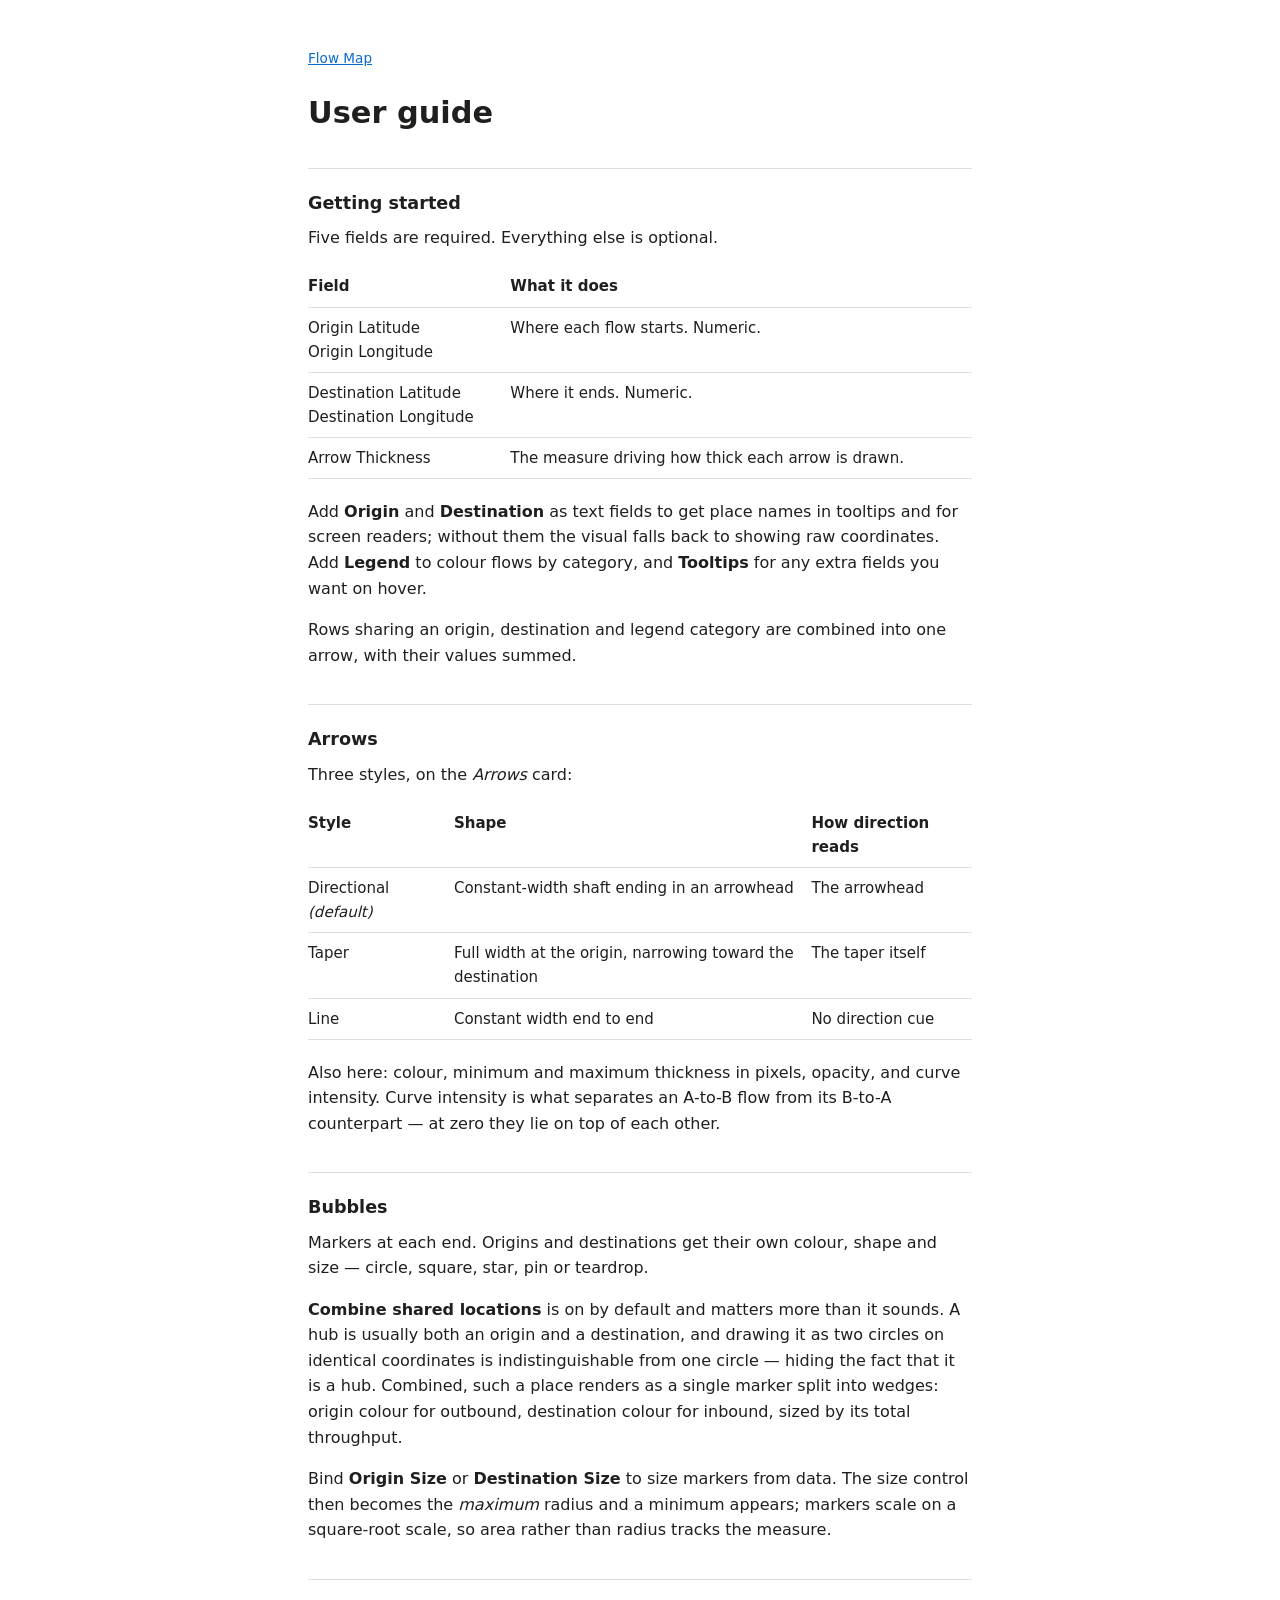
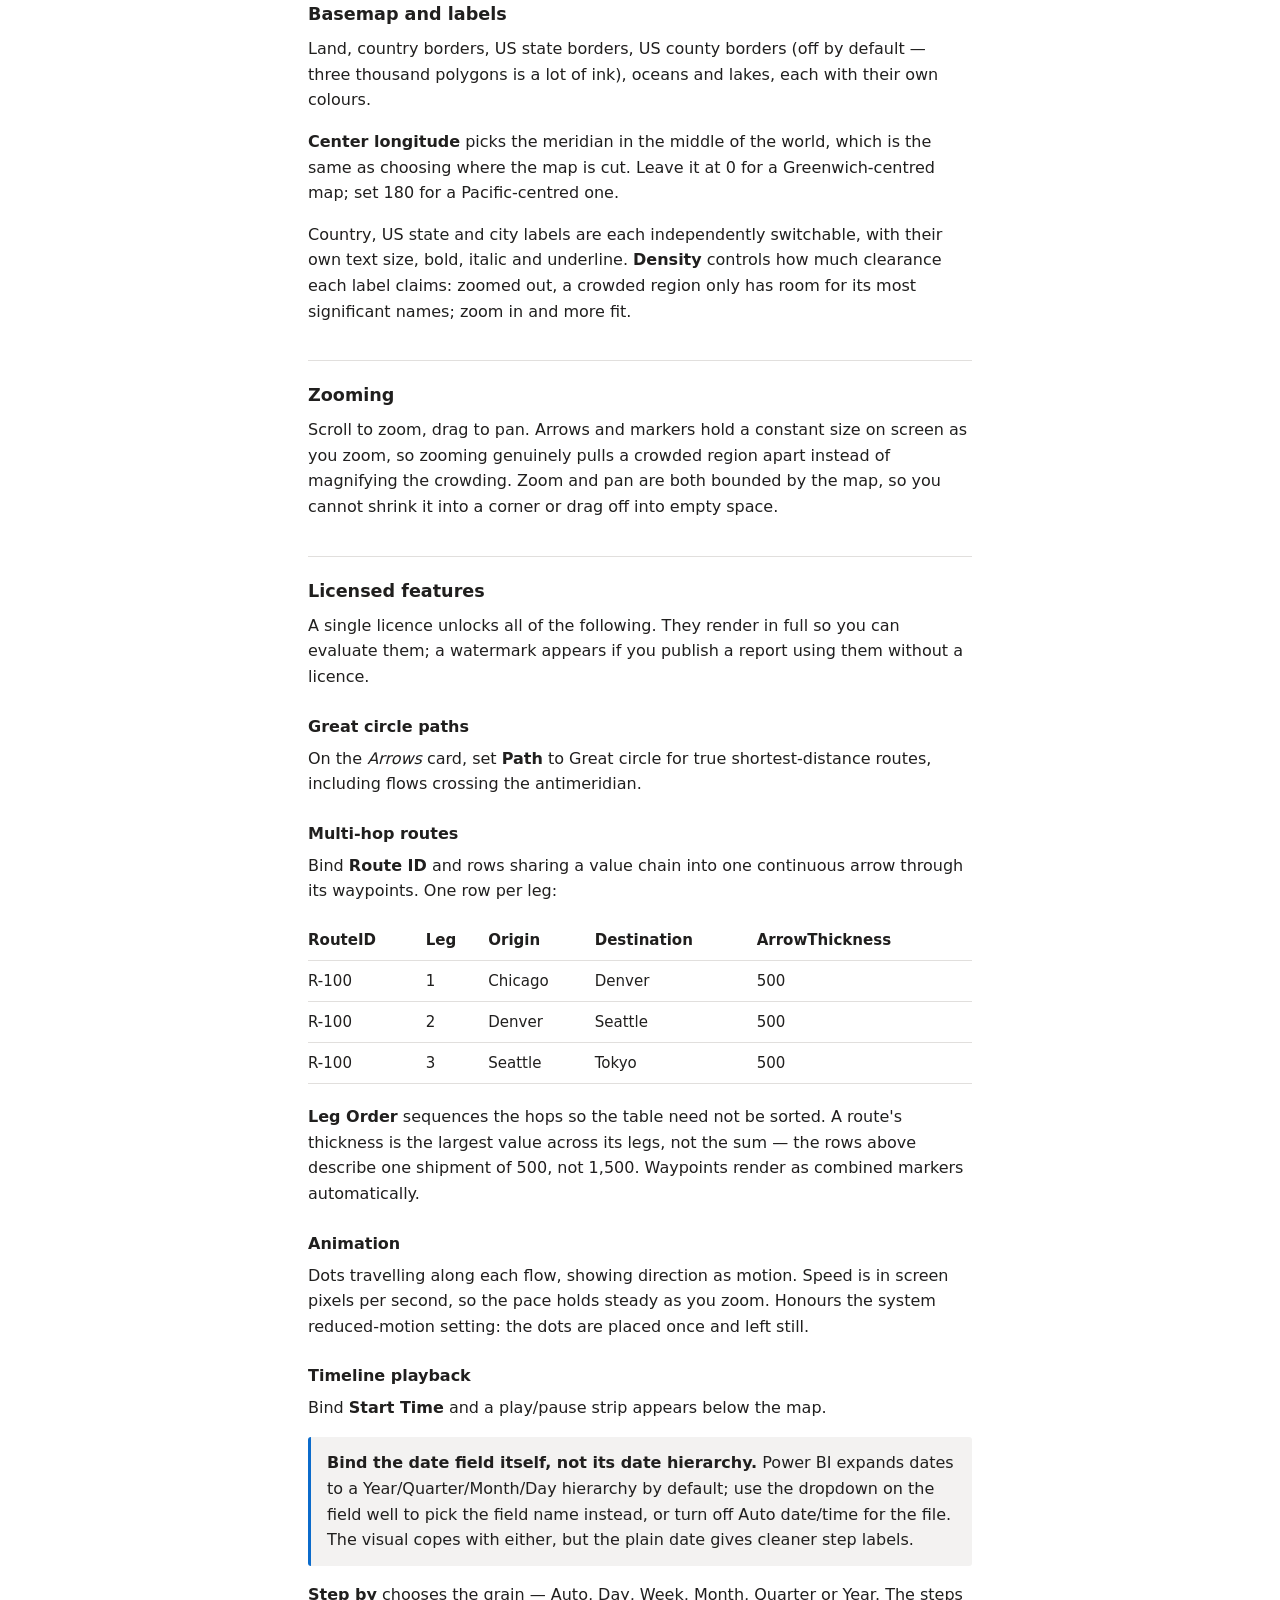
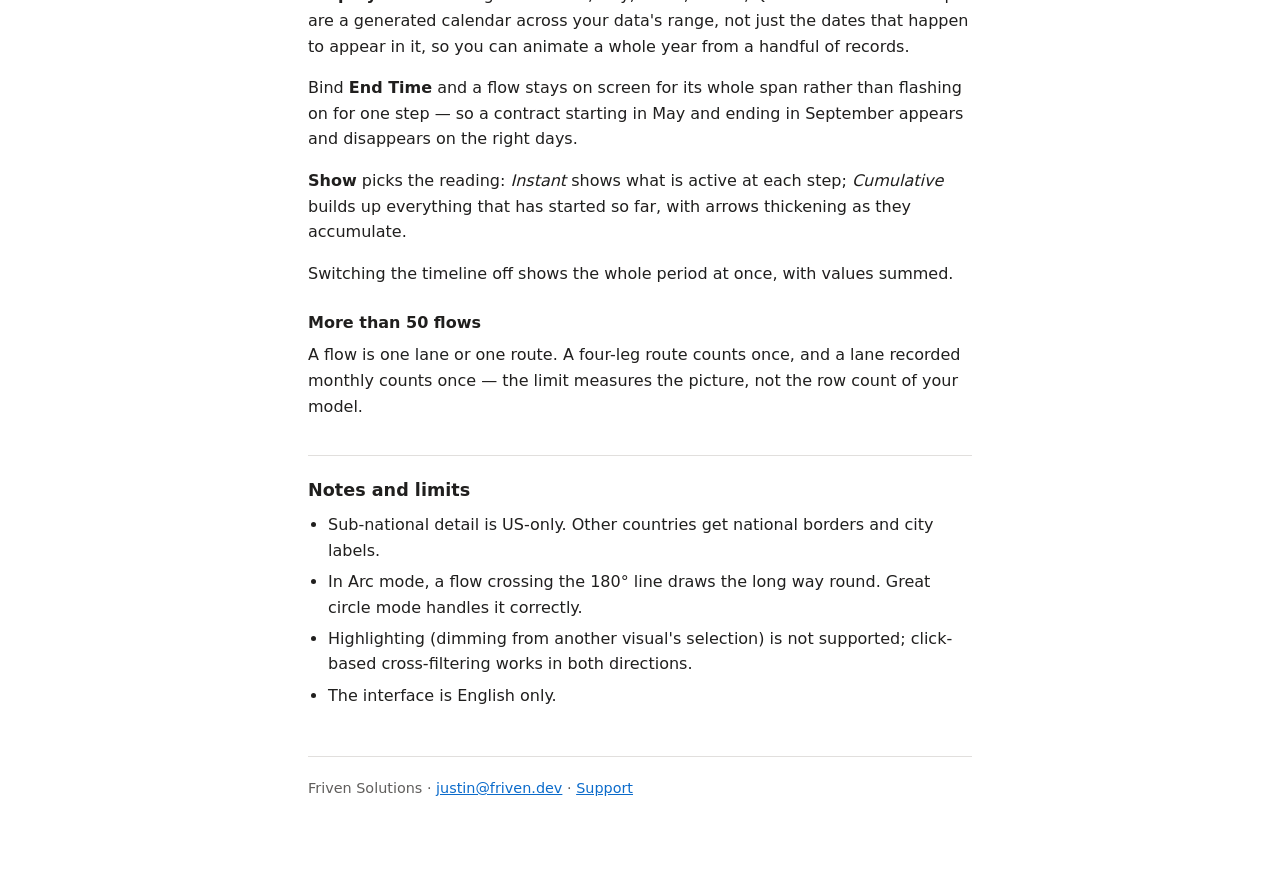
==== guide.html @ 3f6c5f4e "Route support to support@friven.dev A support page rather than a bare mailto:, because Microsoft's p" ====
<!DOCTYPE html>
<html lang="en">
<head>
<meta charset="utf-8">
<meta name="viewport" content="width=device-width, initial-scale=1">
<title>User guide — Flow Map</title>
<link rel="stylesheet" href="style.css">
</head>
<body>
<main>
  <p class="crumb"><a href="./">Flow Map</a></p>
  <h1>User guide</h1>

  <h2>Getting started</h2>
  <p>Five fields are required. Everything else is optional.</p>
  <table>
    <tr><th>Field</th><th>What it does</th></tr>
    <tr><td>Origin Latitude<br>Origin Longitude</td><td>Where each flow starts. Numeric.</td></tr>
    <tr><td>Destination Latitude<br>Destination Longitude</td><td>Where it ends. Numeric.</td></tr>
    <tr><td>Arrow Thickness</td><td>The measure driving how thick each arrow is drawn.</td></tr>
  </table>

  <p>Add <strong>Origin</strong> and <strong>Destination</strong> as text fields to get place names
  in tooltips and for screen readers; without them the visual falls back to showing raw coordinates.
  Add <strong>Legend</strong> to colour flows by category, and <strong>Tooltips</strong> for any
  extra fields you want on hover.</p>

  <p>Rows sharing an origin, destination and legend category are combined into one arrow, with their
  values summed.</p>

  <h2>Arrows</h2>
  <p>Three styles, on the <em>Arrows</em> card:</p>
  <table>
    <tr><th>Style</th><th>Shape</th><th>How direction reads</th></tr>
    <tr><td>Directional <em>(default)</em></td><td>Constant-width shaft ending in an arrowhead</td><td>The arrowhead</td></tr>
    <tr><td>Taper</td><td>Full width at the origin, narrowing toward the destination</td><td>The taper itself</td></tr>
    <tr><td>Line</td><td>Constant width end to end</td><td>No direction cue</td></tr>
  </table>
  <p>Also here: colour, minimum and maximum thickness in pixels, opacity, and curve intensity. Curve
  intensity is what separates an A-to-B flow from its B-to-A counterpart — at zero they lie on top of
  each other.</p>

  <h2>Bubbles</h2>
  <p>Markers at each end. Origins and destinations get their own colour, shape and size — circle,
  square, star, pin or teardrop.</p>
  <p><strong>Combine shared locations</strong> is on by default and matters more than it sounds. A
  hub is usually both an origin and a destination, and drawing it as two circles on identical
  coordinates is indistinguishable from one circle — hiding the fact that it is a hub. Combined, such
  a place renders as a single marker split into wedges: origin colour for outbound, destination
  colour for inbound, sized by its total throughput.</p>
  <p>Bind <strong>Origin Size</strong> or <strong>Destination Size</strong> to size markers from
  data. The size control then becomes the <em>maximum</em> radius and a minimum appears; markers
  scale on a square-root scale, so area rather than radius tracks the measure.</p>

  <h2>Basemap and labels</h2>
  <p>Land, country borders, US state borders, US county borders (off by default — three thousand
  polygons is a lot of ink), oceans and lakes, each with their own colours.</p>
  <p><strong>Center longitude</strong> picks the meridian in the middle of the world, which is the
  same as choosing where the map is cut. Leave it at 0 for a Greenwich-centred map; set 180 for a
  Pacific-centred one.</p>
  <p>Country, US state and city labels are each independently switchable, with their own text size,
  bold, italic and underline. <strong>Density</strong> controls how much clearance each label claims:
  zoomed out, a crowded region only has room for its most significant names; zoom in and more fit.</p>

  <h2>Zooming</h2>
  <p>Scroll to zoom, drag to pan. Arrows and markers hold a constant size on screen as you zoom, so
  zooming genuinely pulls a crowded region apart instead of magnifying the crowding. Zoom and pan are
  both bounded by the map, so you cannot shrink it into a corner or drag off into empty space.</p>

  <h2 id="licensed">Licensed features</h2>
  <p>A single licence unlocks all of the following. They render in full so you can evaluate them; a
  watermark appears if you publish a report using them without a licence.</p>

  <h3>Great circle paths</h3>
  <p>On the <em>Arrows</em> card, set <strong>Path</strong> to Great circle for true
  shortest-distance routes, including flows crossing the antimeridian.</p>

  <h3>Multi-hop routes</h3>
  <p>Bind <strong>Route ID</strong> and rows sharing a value chain into one continuous arrow through
  its waypoints. One row per leg:</p>
  <table>
    <tr><th>RouteID</th><th>Leg</th><th>Origin</th><th>Destination</th><th>ArrowThickness</th></tr>
    <tr><td>R-100</td><td>1</td><td>Chicago</td><td>Denver</td><td>500</td></tr>
    <tr><td>R-100</td><td>2</td><td>Denver</td><td>Seattle</td><td>500</td></tr>
    <tr><td>R-100</td><td>3</td><td>Seattle</td><td>Tokyo</td><td>500</td></tr>
  </table>
  <p><strong>Leg Order</strong> sequences the hops so the table need not be sorted. A route's
  thickness is the largest value across its legs, not the sum — the rows above describe one shipment
  of 500, not 1,500. Waypoints render as combined markers automatically.</p>

  <h3>Animation</h3>
  <p>Dots travelling along each flow, showing direction as motion. Speed is in screen pixels per
  second, so the pace holds steady as you zoom. Honours the system reduced-motion setting: the dots
  are placed once and left still.</p>

  <h3>Timeline playback</h3>
  <p>Bind <strong>Start Time</strong> and a play/pause strip appears below the map.</p>
  <p class="note"><strong>Bind the date field itself, not its date hierarchy.</strong> Power BI
  expands dates to a Year/Quarter/Month/Day hierarchy by default; use the dropdown on the field well
  to pick the field name instead, or turn off Auto date/time for the file. The visual copes with
  either, but the plain date gives cleaner step labels.</p>
  <p><strong>Step by</strong> chooses the grain — Auto, Day, Week, Month, Quarter or Year. The steps
  are a generated calendar across your data's range, not just the dates that happen to appear in it,
  so you can animate a whole year from a handful of records.</p>
  <p>Bind <strong>End Time</strong> and a flow stays on screen for its whole span rather than
  flashing on for one step — so a contract starting in May and ending in September appears and
  disappears on the right days.</p>
  <p><strong>Show</strong> picks the reading: <em>Instant</em> shows what is active at each step;
  <em>Cumulative</em> builds up everything that has started so far, with arrows thickening as they
  accumulate.</p>
  <p>Switching the timeline off shows the whole period at once, with values summed.</p>

  <h3>More than 50 flows</h3>
  <p>A flow is one lane or one route. A four-leg route counts once, and a lane recorded monthly
  counts once — the limit measures the picture, not the row count of your model.</p>

  <h2>Notes and limits</h2>
  <ul>
    <li>Sub-national detail is US-only. Other countries get national borders and city labels.</li>
    <li>In Arc mode, a flow crossing the 180° line draws the long way round. Great circle mode
      handles it correctly.</li>
    <li>Highlighting (dimming from another visual's selection) is not supported; click-based
      cross-filtering works in both directions.</li>
    <li>The interface is English only.</li>
  </ul>

  <footer><p>Friven Solutions · <a href="mailto:justin@friven.dev">justin@friven.dev</a> ·
  <a href="support.html">Support</a></p></footer>
</main>
</body>
</html>
---- style.css ----
:root {
    --ink: #201f1e;
    --muted: #605e5c;
    --rule: #e1dfdd;
    --accent: #0b6bcb;
    --paper: #ffffff;
    --note: #f3f2f1;
}

@media (prefers-color-scheme: dark) {
    :root {
        --ink: #eaeaea;
        --muted: #a9a6a3;
        --rule: #3a3a3a;
        --accent: #5aa9f5;
        --paper: #1b1b1b;
        --note: #262626;
    }
}

* { box-sizing: border-box; }

body {
    margin: 0;
    background: var(--paper);
    color: var(--ink);
    font-family: "Segoe UI", system-ui, -apple-system, Helvetica, Arial, sans-serif;
    font-size: 16px;
    line-height: 1.6;
}

main {
    max-width: 44rem;
    margin: 0 auto;
    padding: 3rem 1.25rem 4rem;
}

h1 {
    font-size: 1.9rem;
    line-height: 1.25;
    margin: 0 0 0.5rem;
}

h2 {
    font-size: 1.1rem;
    margin: 2.25rem 0 0.5rem;
    padding-top: 1.25rem;
    border-top: 1px solid var(--rule);
}

p, ul { margin: 0 0 1rem; }
ul { padding-left: 1.25rem; }
li { margin-bottom: 0.35rem; }

a { color: var(--accent); }
a:hover { text-decoration: none; }

.lede { font-size: 1.1rem; }

.crumb {
    font-size: 0.85rem;
    margin-bottom: 1.5rem;
}

.updated {
    color: var(--muted);
    font-size: 0.9rem;
    margin-bottom: 2rem;
}

.note {
    background: var(--note);
    border-left: 3px solid var(--accent);
    padding: 0.85rem 1rem;
    border-radius: 3px;
}

footer {
    margin-top: 3rem;
    padding-top: 1.25rem;
    border-top: 1px solid var(--rule);
    color: var(--muted);
    font-size: 0.9rem;
}

table {
    width: 100%;
    border-collapse: collapse;
    margin: 0 0 1.25rem;
    font-size: 0.94rem;
}

th, td {
    text-align: left;
    vertical-align: top;
    padding: 0.5rem 0.75rem 0.5rem 0;
    border-bottom: 1px solid var(--rule);
}

th { font-weight: 600; }

h3 {
    font-size: 1rem;
    margin: 1.5rem 0 0.4rem;
}
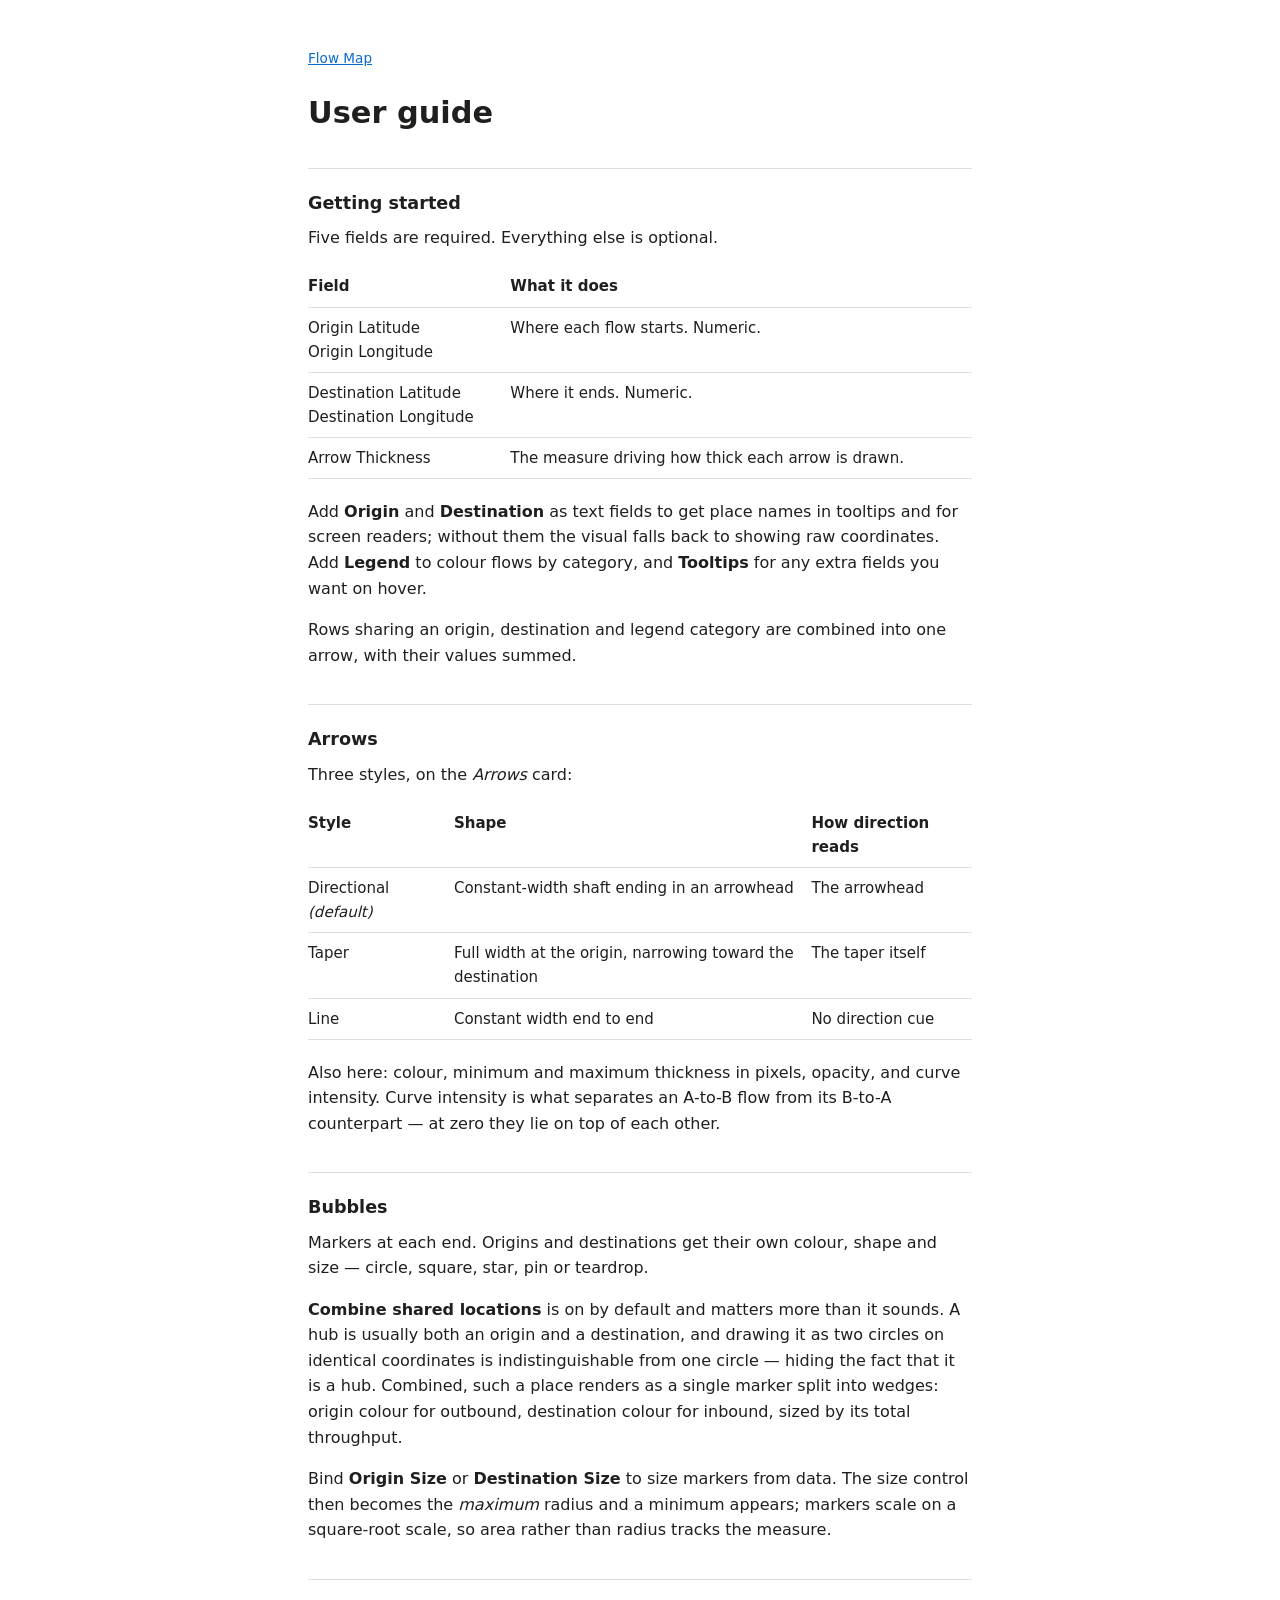
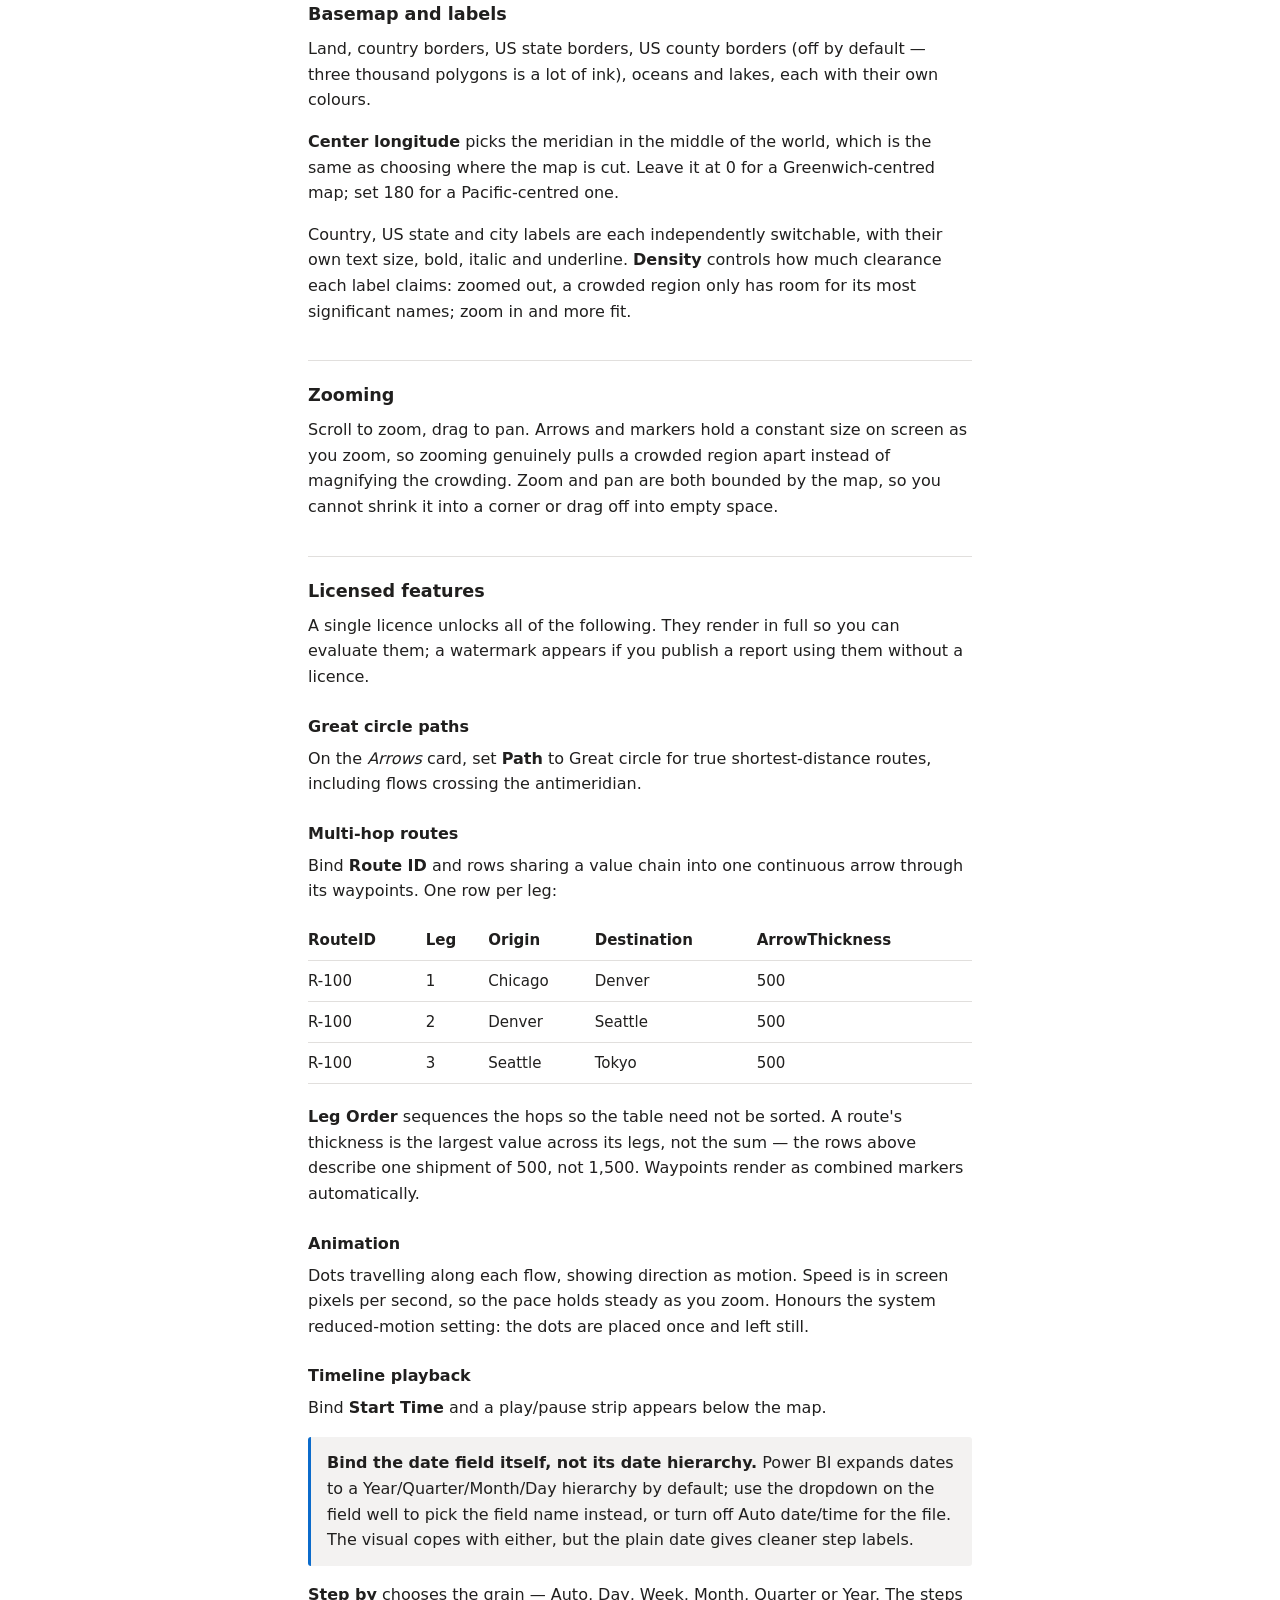
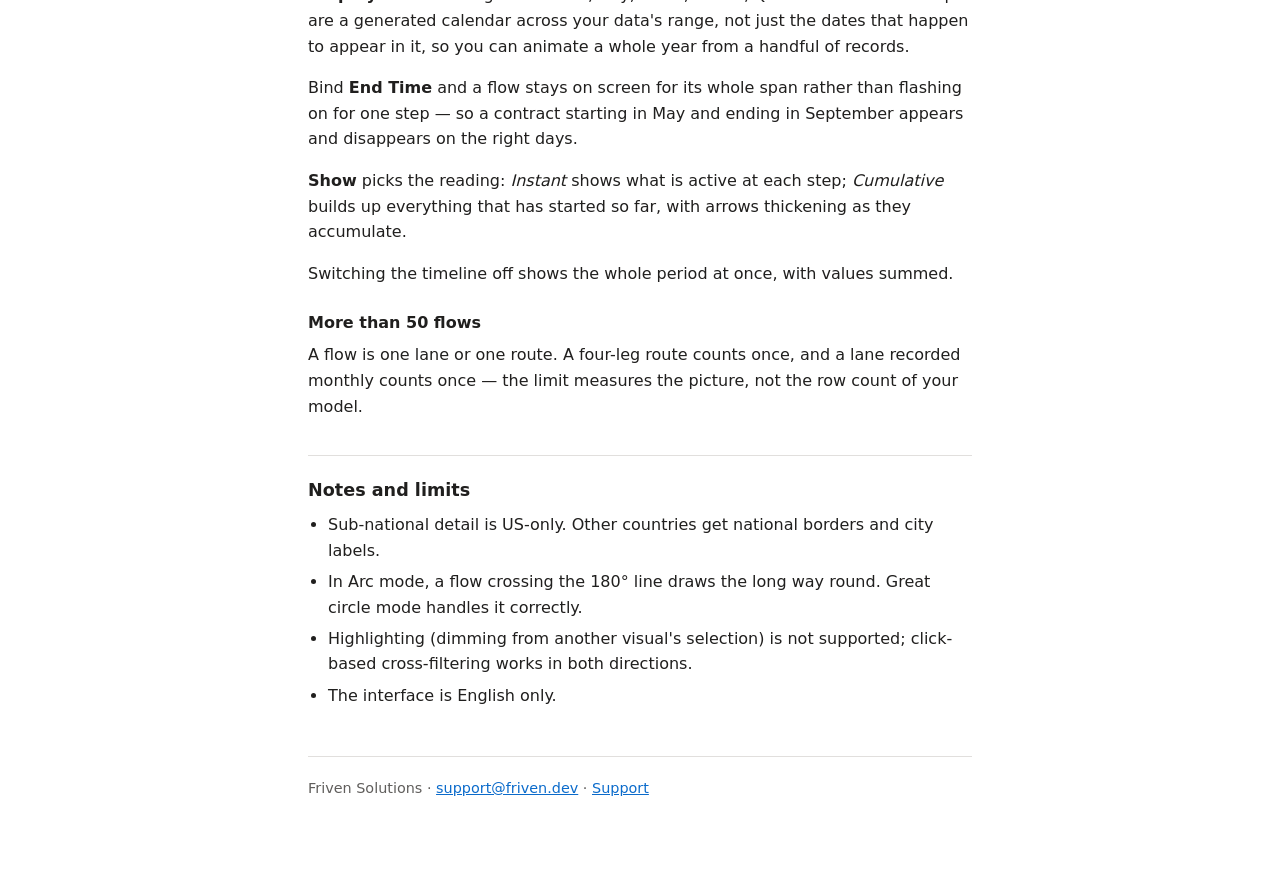
==== commit f26322ff: "Use the support address consistently across the site The guide and landing page still footed with th" ====
--- a/guide.html
+++ b/guide.html
@@ -124,7 +124,7 @@
     <li>The interface is English only.</li>
   </ul>
 
-  <footer><p>Friven Solutions · <a href="mailto:justin@friven.dev">justin@friven.dev</a> ·
+  <footer><p>Friven Solutions · <a href="mailto:support@friven.dev">support@friven.dev</a> ·
   <a href="support.html">Support</a></p></footer>
 </main>
 </body>
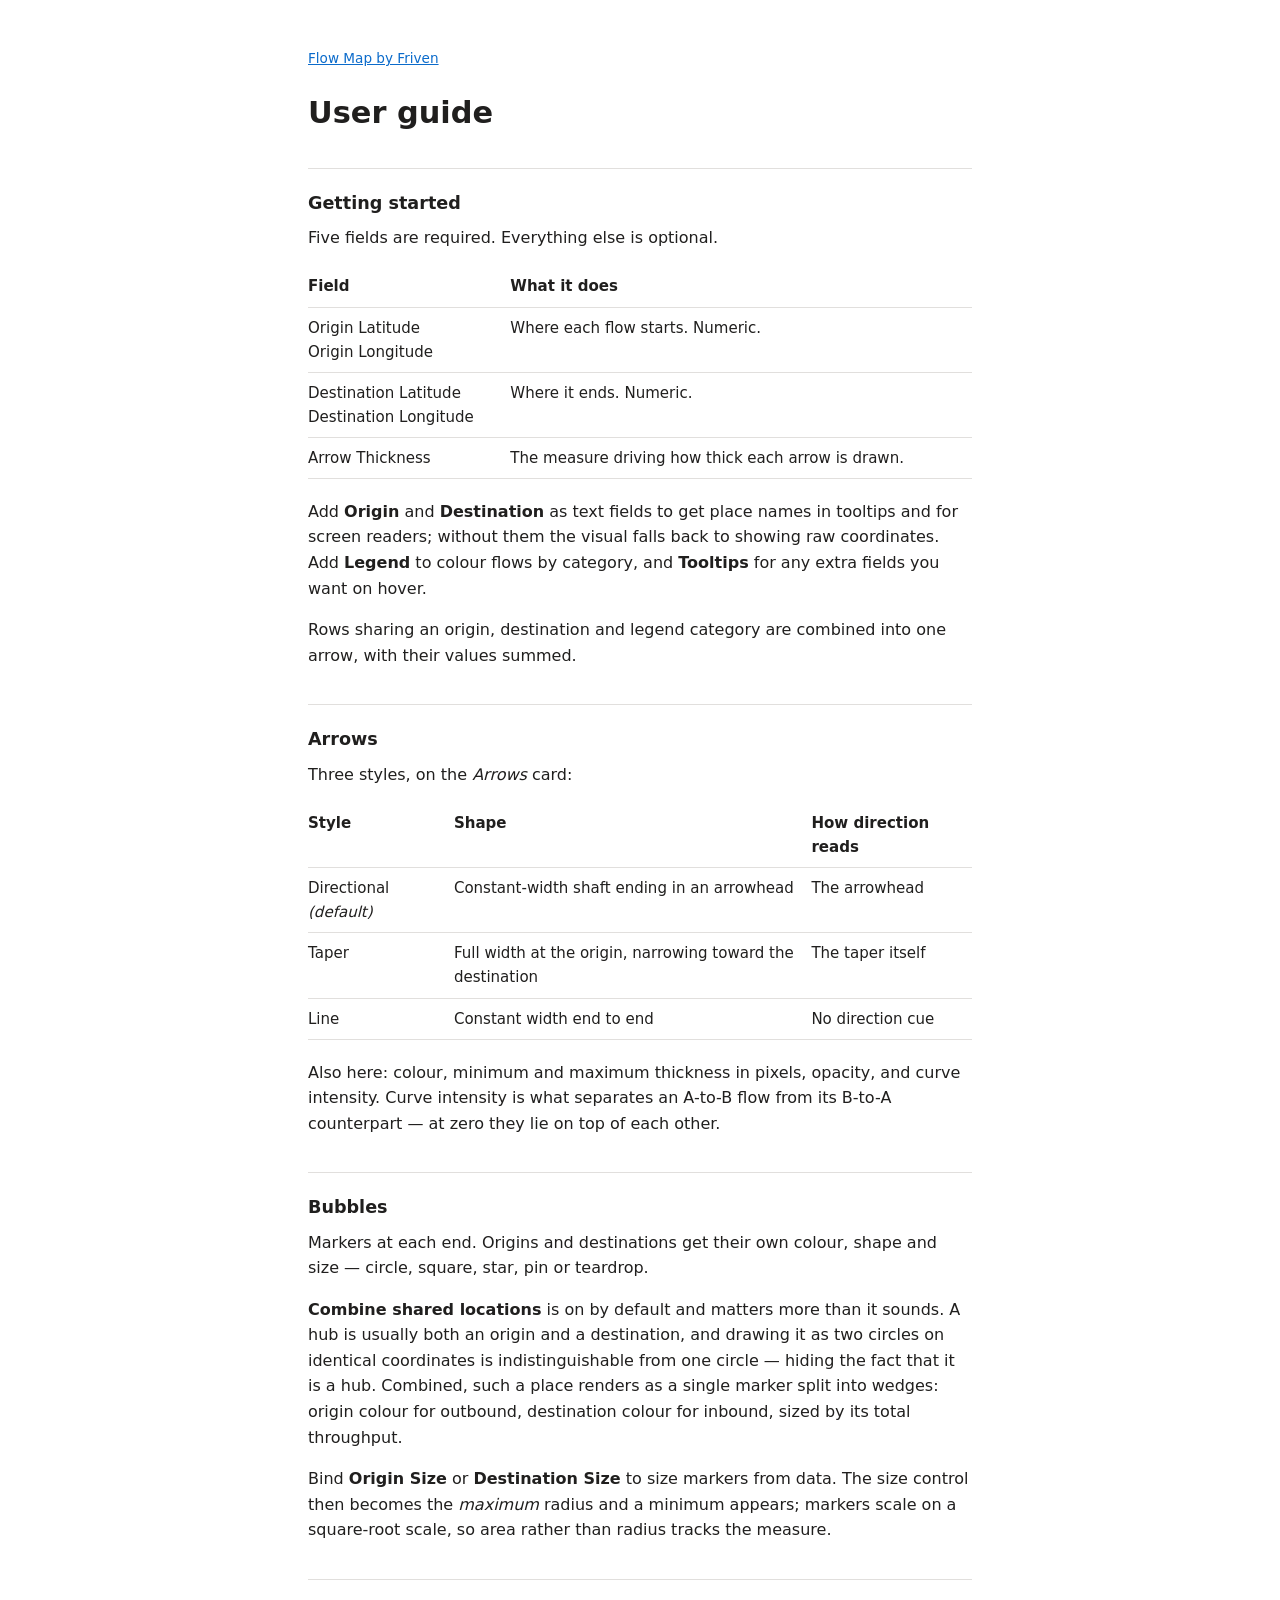
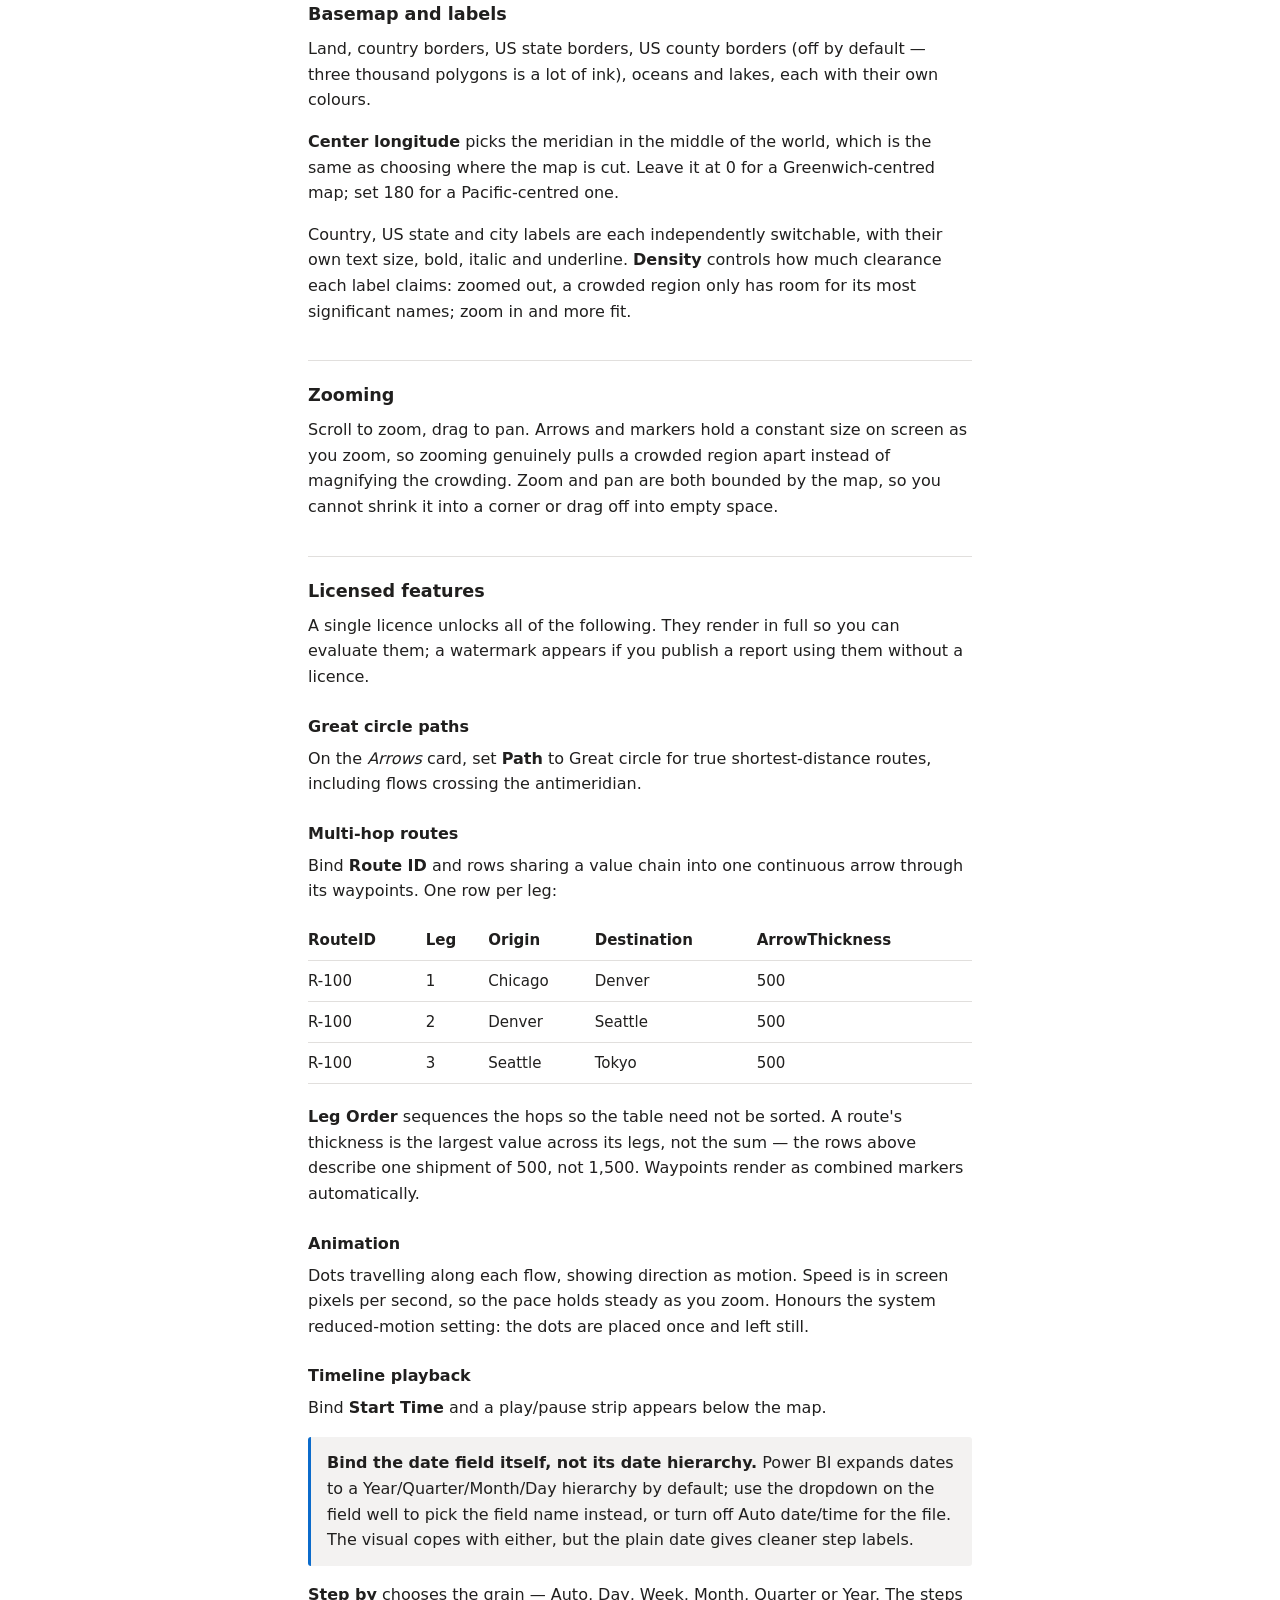
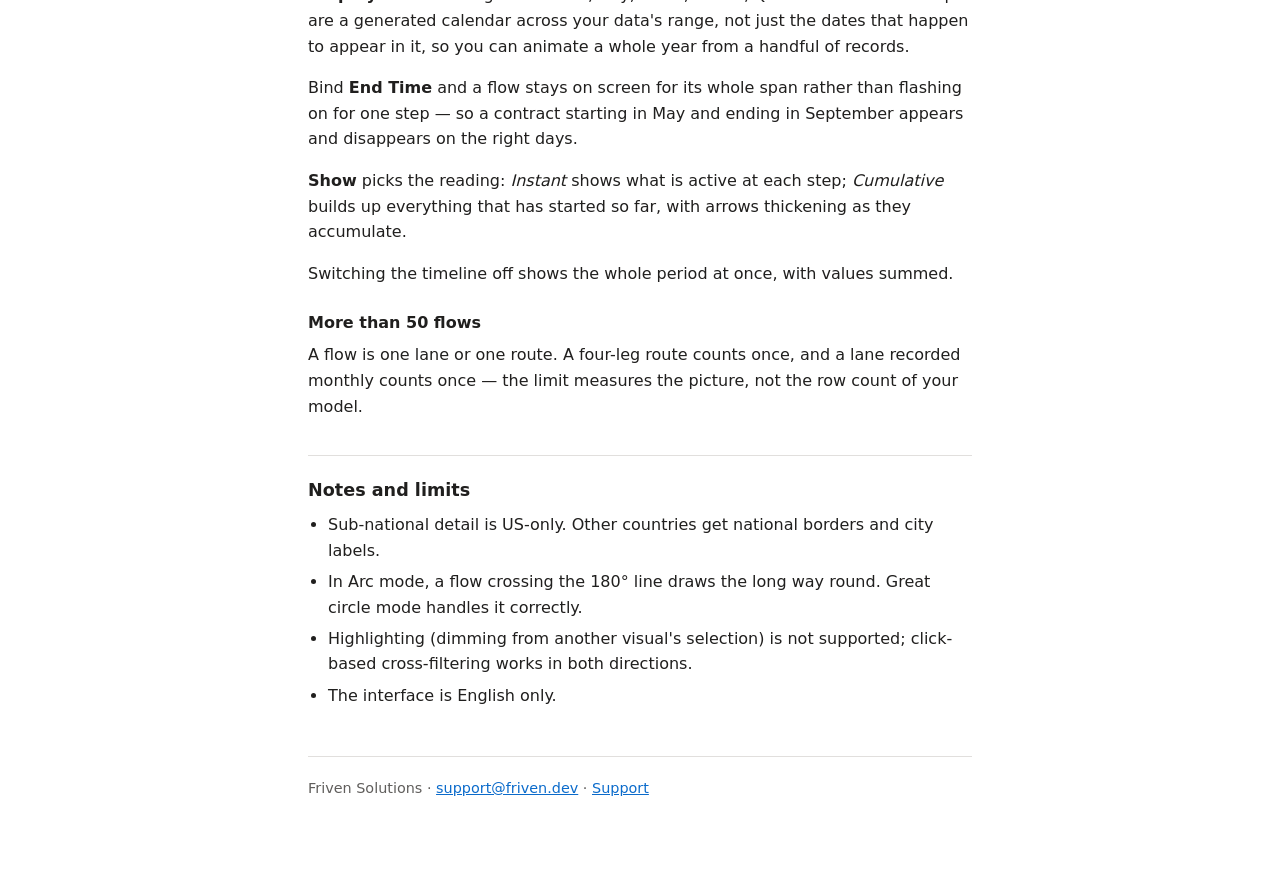
==== commit 20b938db: "Name the site Flow Map by Friven Matches visual.displayName in the package. The bare name is crowded" ====
--- a/guide.html
+++ b/guide.html
@@ -3,12 +3,12 @@
 <head>
 <meta charset="utf-8">
 <meta name="viewport" content="width=device-width, initial-scale=1">
-<title>User guide — Flow Map</title>
+<title>User guide — Flow Map by Friven</title>
 <link rel="stylesheet" href="style.css">
 </head>
 <body>
 <main>
-  <p class="crumb"><a href="./">Flow Map</a></p>
+  <p class="crumb"><a href="./">Flow Map by Friven</a></p>
   <h1>User guide</h1>
 
   <h2>Getting started</h2>
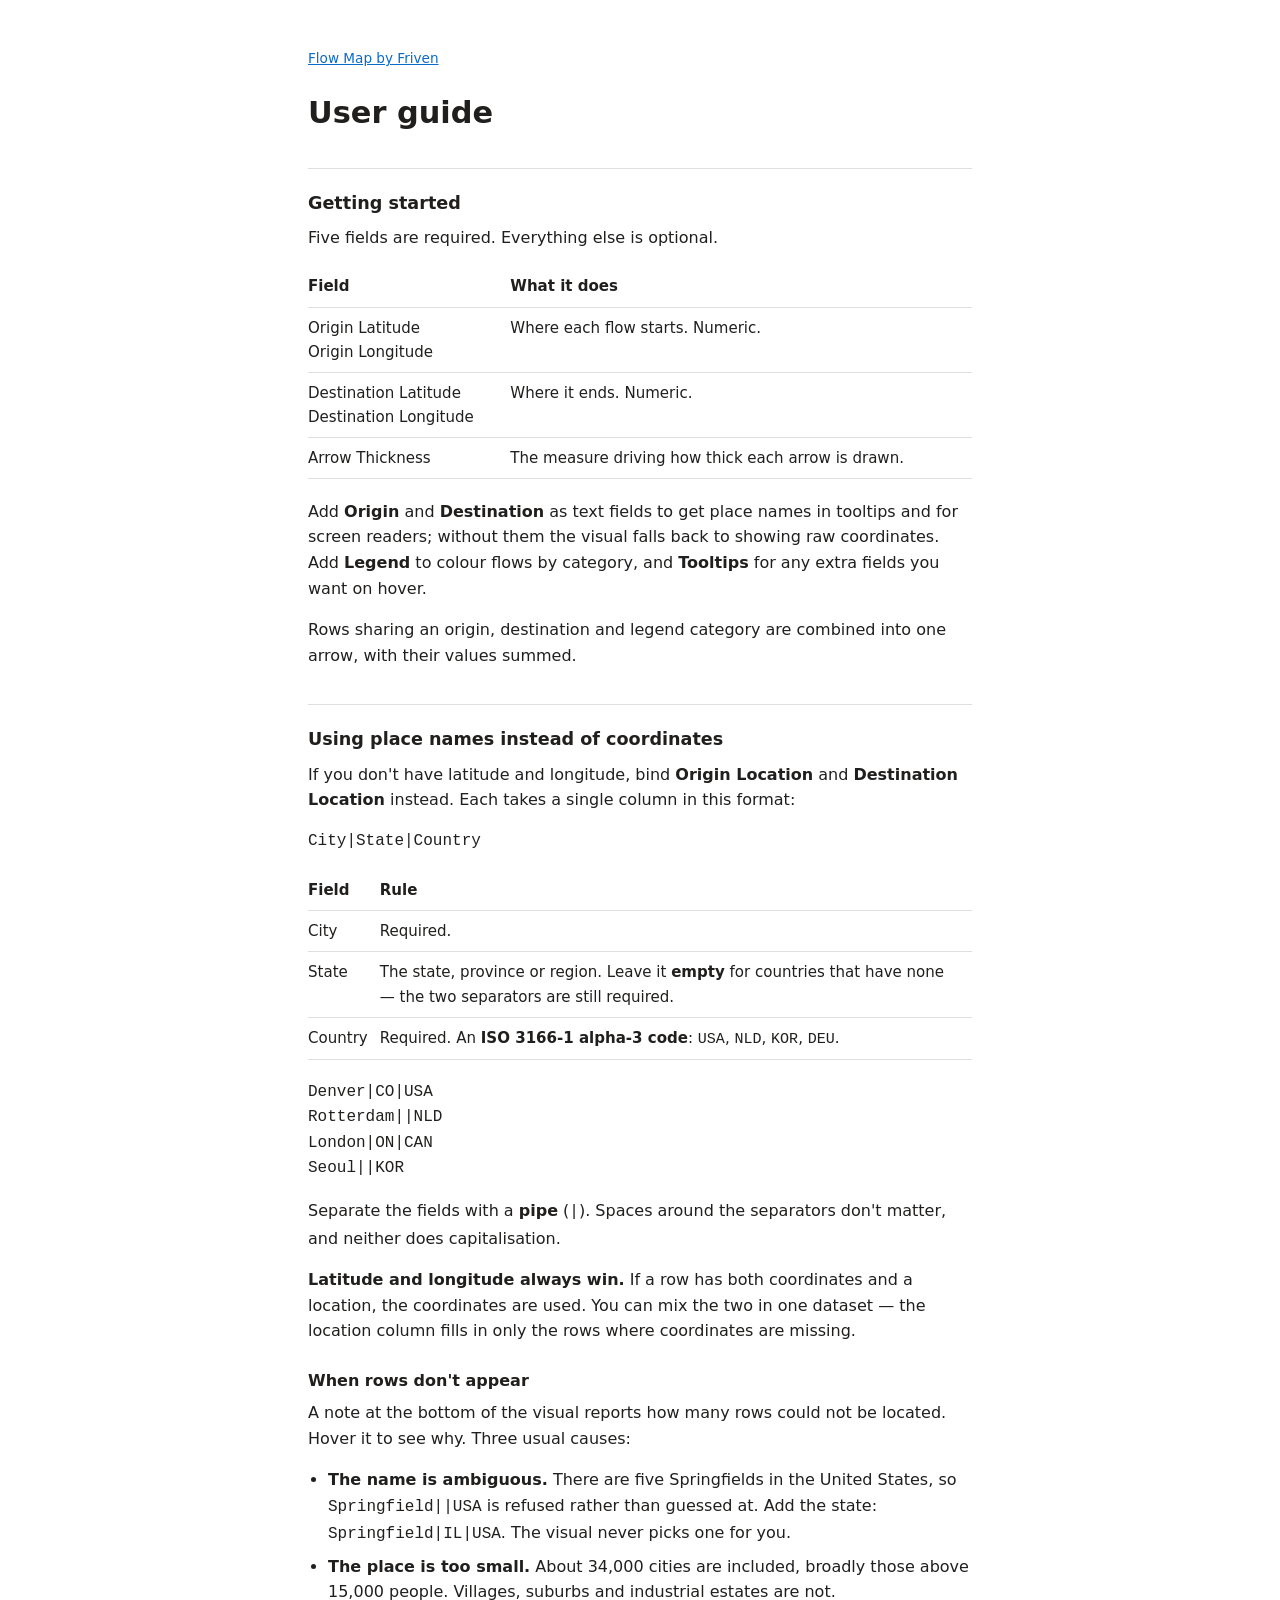
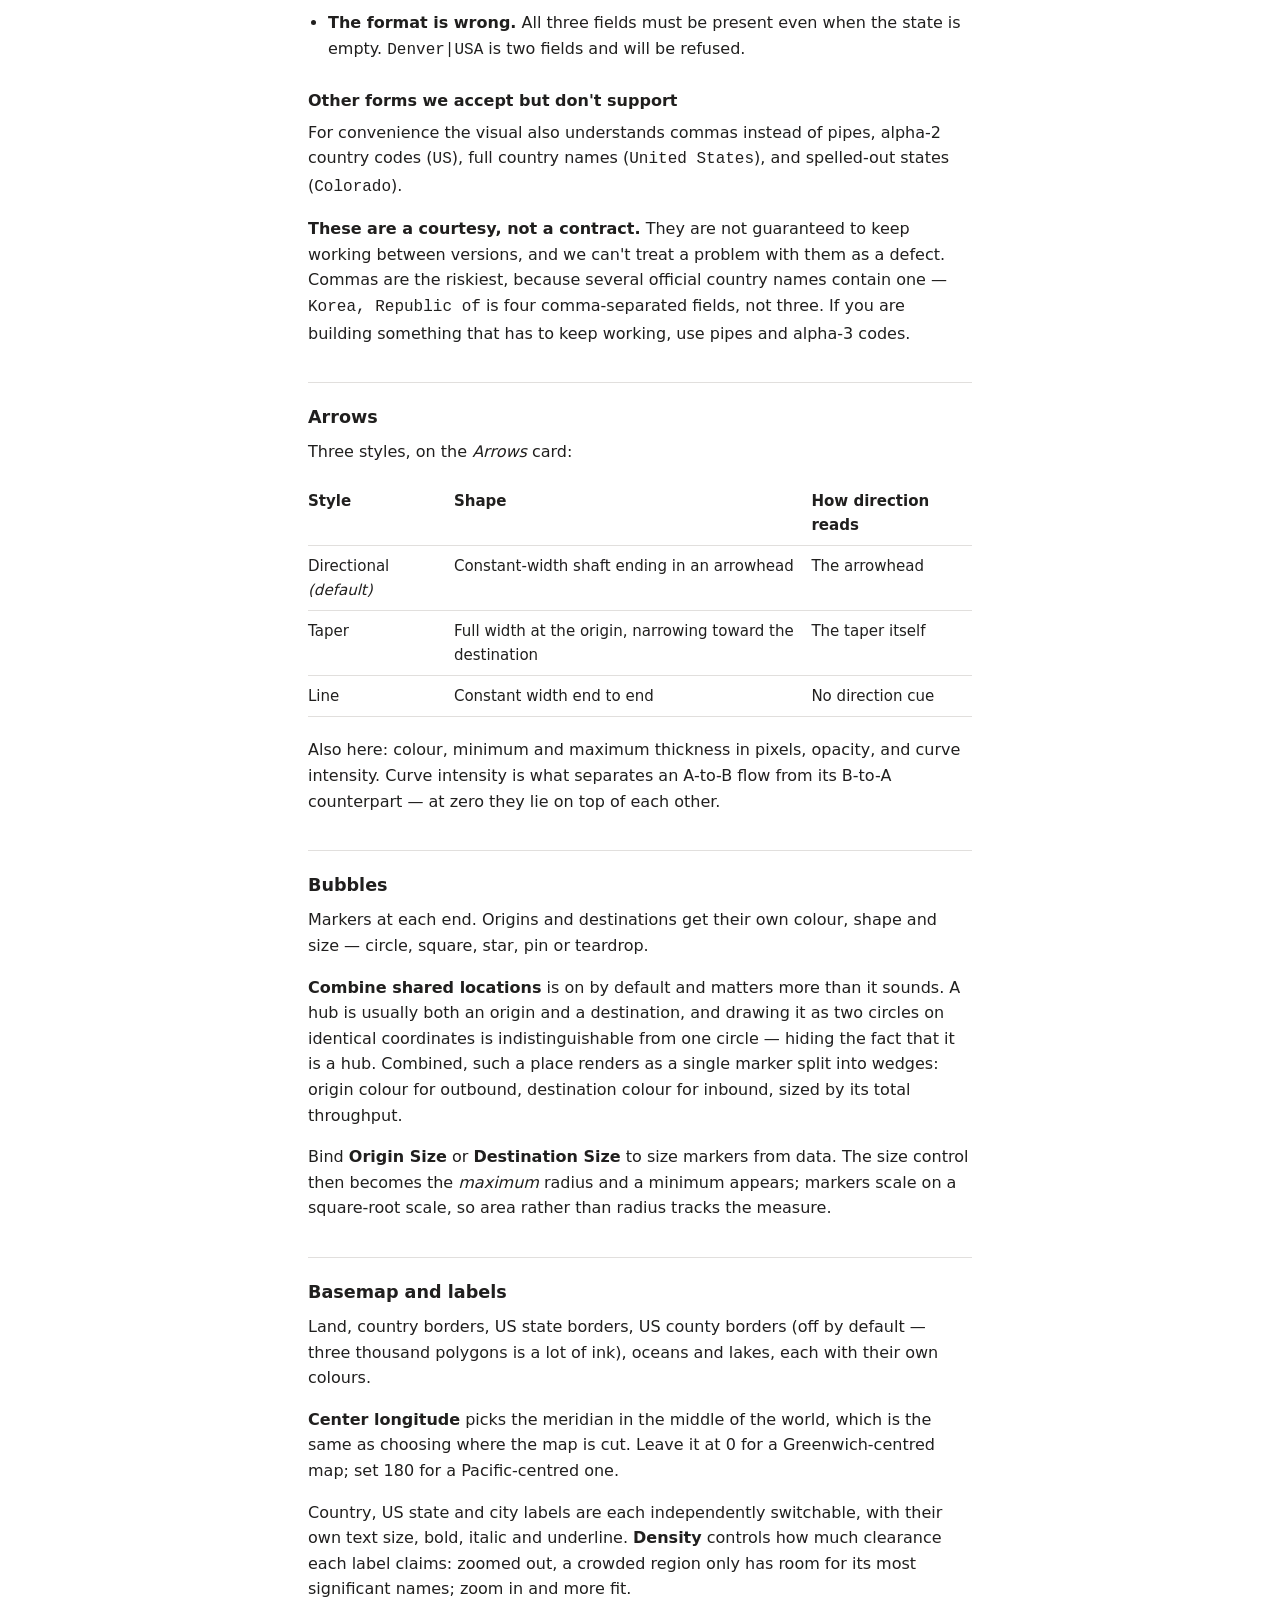
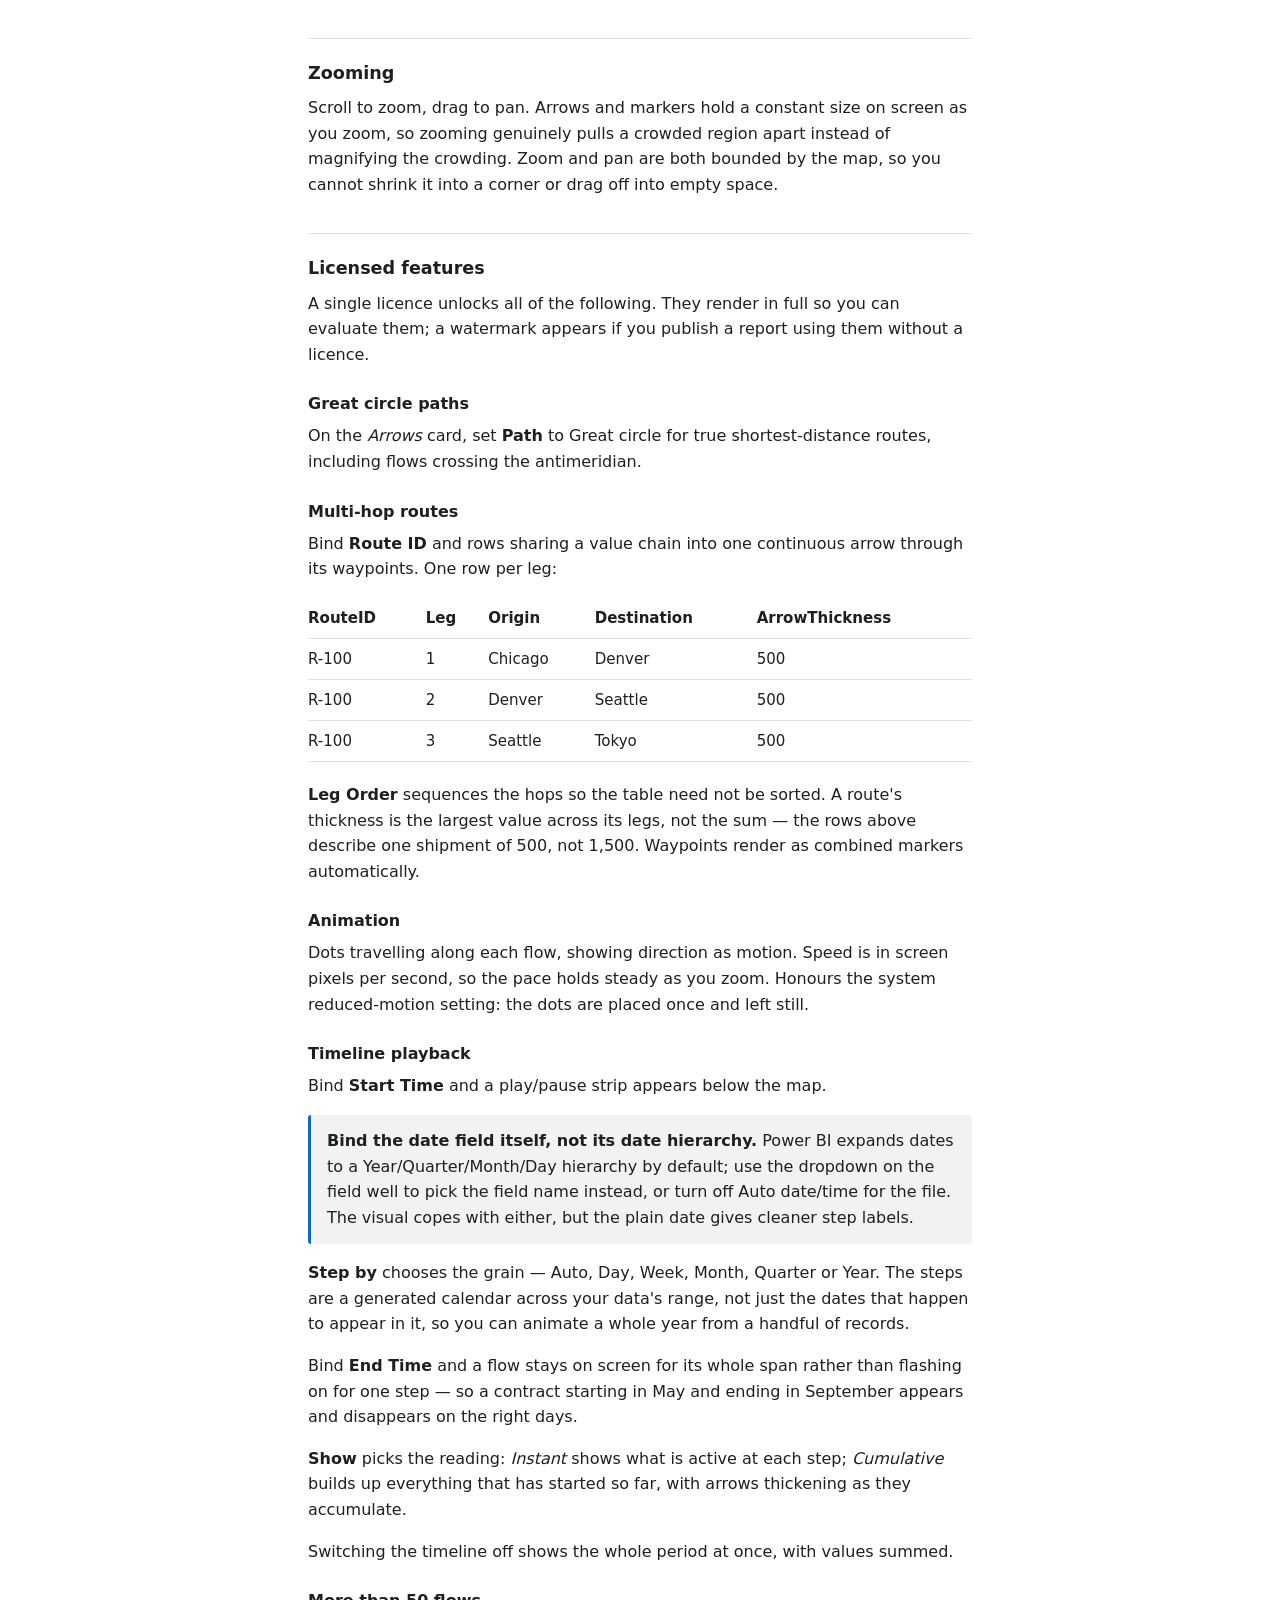
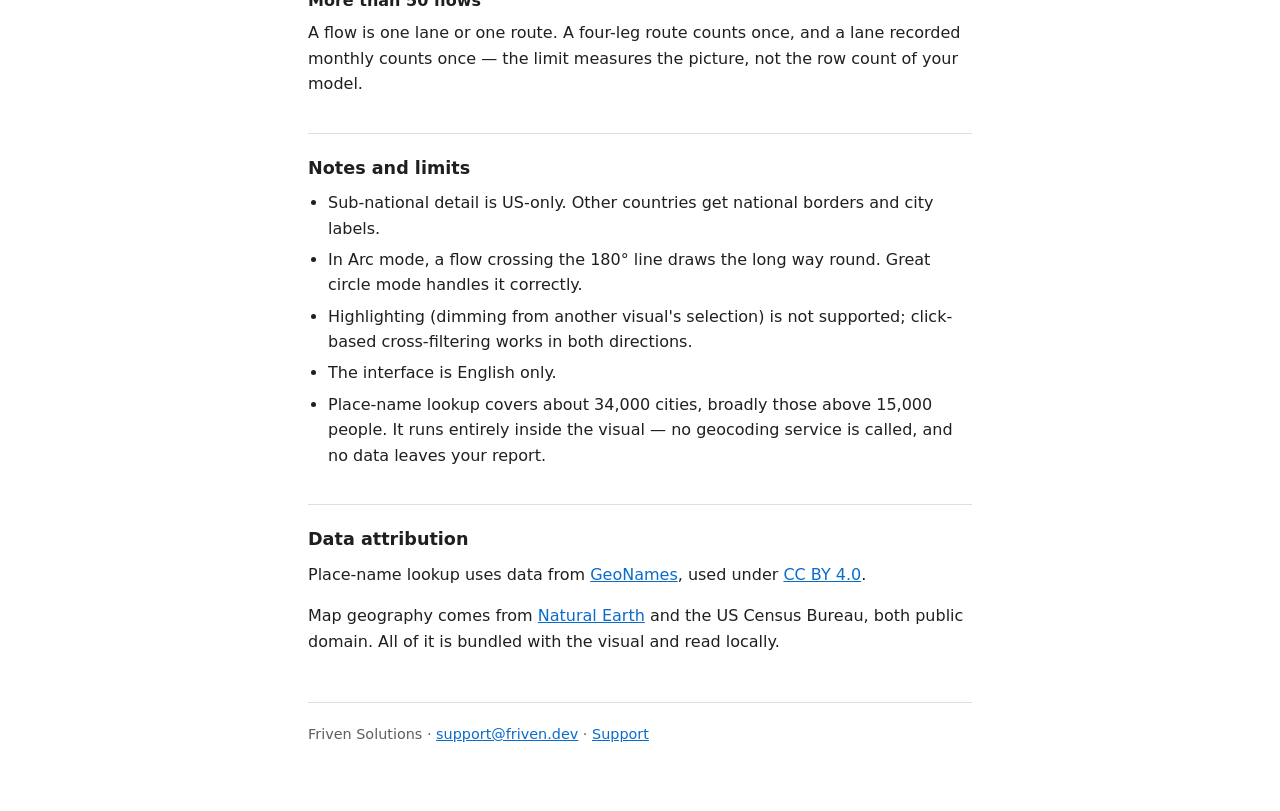
==== commit 63eecb11: "Document the location format, and credit GeoNames Covers the new Origin Location and Destination Loc" ====
--- a/guide.html
+++ b/guide.html
@@ -27,6 +27,56 @@
 
   <p>Rows sharing an origin, destination and legend category are combined into one arrow, with their
   values summed.</p>
+
+  <h2 id="locations">Using place names instead of coordinates</h2>
+  <p>If you don't have latitude and longitude, bind <strong>Origin Location</strong> and
+  <strong>Destination Location</strong> instead. Each takes a single column in this format:</p>
+
+  <pre><code>City|State|Country</code></pre>
+
+  <table>
+    <tr><th>Field</th><th>Rule</th></tr>
+    <tr><td>City</td><td>Required.</td></tr>
+    <tr><td>State</td><td>The state, province or region. Leave it <strong>empty</strong> for
+      countries that have none — the two separators are still required.</td></tr>
+    <tr><td>Country</td><td>Required. An <strong>ISO 3166-1 alpha-3 code</strong>:
+      <code>USA</code>, <code>NLD</code>, <code>KOR</code>, <code>DEU</code>.</td></tr>
+  </table>
+
+  <pre><code>Denver|CO|USA
+Rotterdam||NLD
+London|ON|CAN
+Seoul||KOR</code></pre>
+
+  <p>Separate the fields with a <strong>pipe</strong> (<code>|</code>). Spaces around the
+  separators don't matter, and neither does capitalisation.</p>
+
+  <p><strong>Latitude and longitude always win.</strong> If a row has both coordinates and a
+  location, the coordinates are used. You can mix the two in one dataset — the location column
+  fills in only the rows where coordinates are missing.</p>
+
+  <h3>When rows don't appear</h3>
+  <p>A note at the bottom of the visual reports how many rows could not be located. Hover it to
+  see why. Three usual causes:</p>
+  <ul>
+    <li><strong>The name is ambiguous.</strong> There are five Springfields in the United States,
+      so <code>Springfield||USA</code> is refused rather than guessed at. Add the state:
+      <code>Springfield|IL|USA</code>. The visual never picks one for you.</li>
+    <li><strong>The place is too small.</strong> About 34,000 cities are included, broadly those
+      above 15,000 people. Villages, suburbs and industrial estates are not.</li>
+    <li><strong>The format is wrong.</strong> All three fields must be present even when the state
+      is empty. <code>Denver|USA</code> is two fields and will be refused.</li>
+  </ul>
+
+  <h3>Other forms we accept but don't support</h3>
+  <p>For convenience the visual also understands commas instead of pipes, alpha-2 country codes
+  (<code>US</code>), full country names (<code>United States</code>), and spelled-out states
+  (<code>Colorado</code>).</p>
+  <p><strong>These are a courtesy, not a contract.</strong> They are not guaranteed to keep working
+  between versions, and we can't treat a problem with them as a defect. Commas are the riskiest,
+  because several official country names contain one — <code>Korea, Republic of</code> is four
+  comma-separated fields, not three. If you are building something that has to keep working, use
+  pipes and alpha-3 codes.</p>
 
   <h2>Arrows</h2>
   <p>Three styles, on the <em>Arrows</em> card:</p>
@@ -122,7 +172,16 @@
     <li>Highlighting (dimming from another visual's selection) is not supported; click-based
       cross-filtering works in both directions.</li>
     <li>The interface is English only.</li>
+    <li>Place-name lookup covers about 34,000 cities, broadly those above 15,000 people. It runs
+      entirely inside the visual — no geocoding service is called, and no data leaves your
+      report.</li>
   </ul>
+
+  <h2>Data attribution</h2>
+  <p>Place-name lookup uses data from <a href="https://www.geonames.org/">GeoNames</a>, used under
+  <a href="https://creativecommons.org/licenses/by/4.0/">CC BY 4.0</a>.</p>
+  <p>Map geography comes from <a href="https://www.naturalearthdata.com/">Natural Earth</a> and the
+  US Census Bureau, both public domain. All of it is bundled with the visual and read locally.</p>
 
   <footer><p>Friven Solutions · <a href="mailto:support@friven.dev">support@friven.dev</a> ·
   <a href="support.html">Support</a></p></footer>
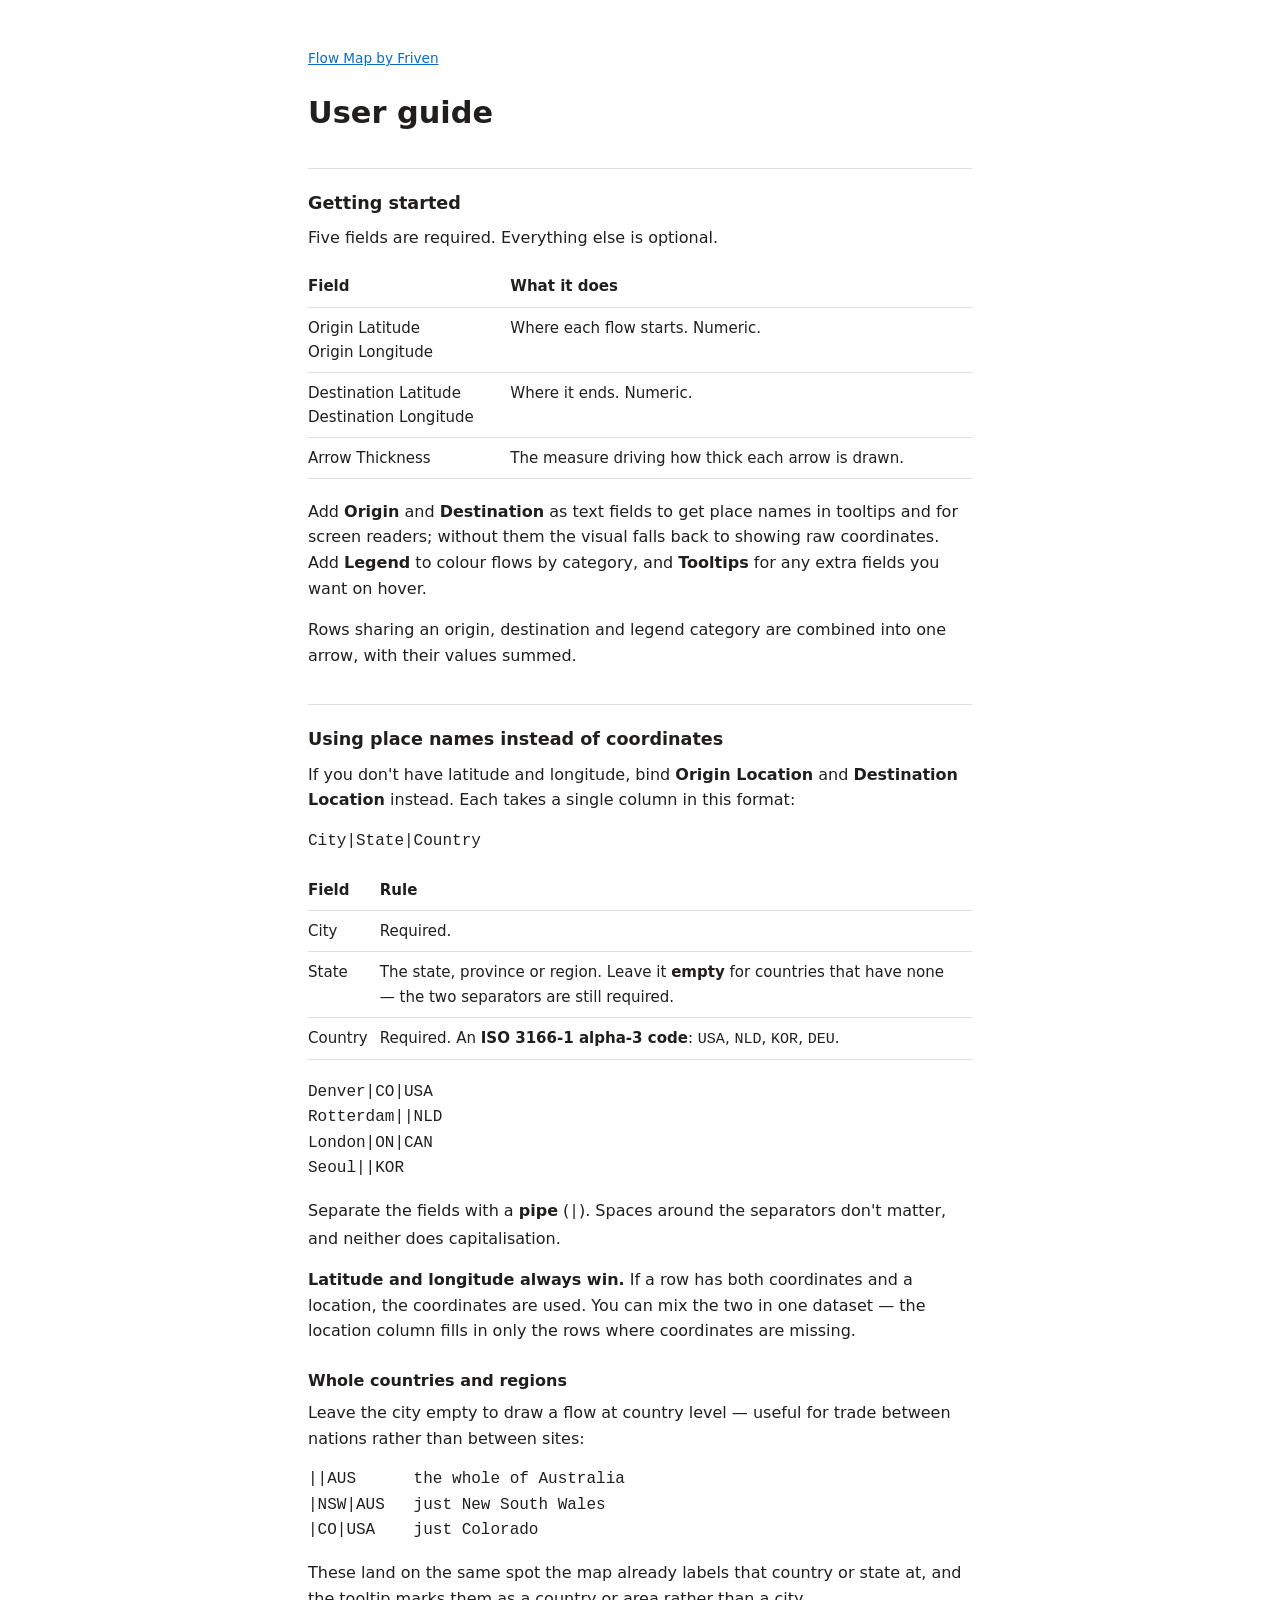
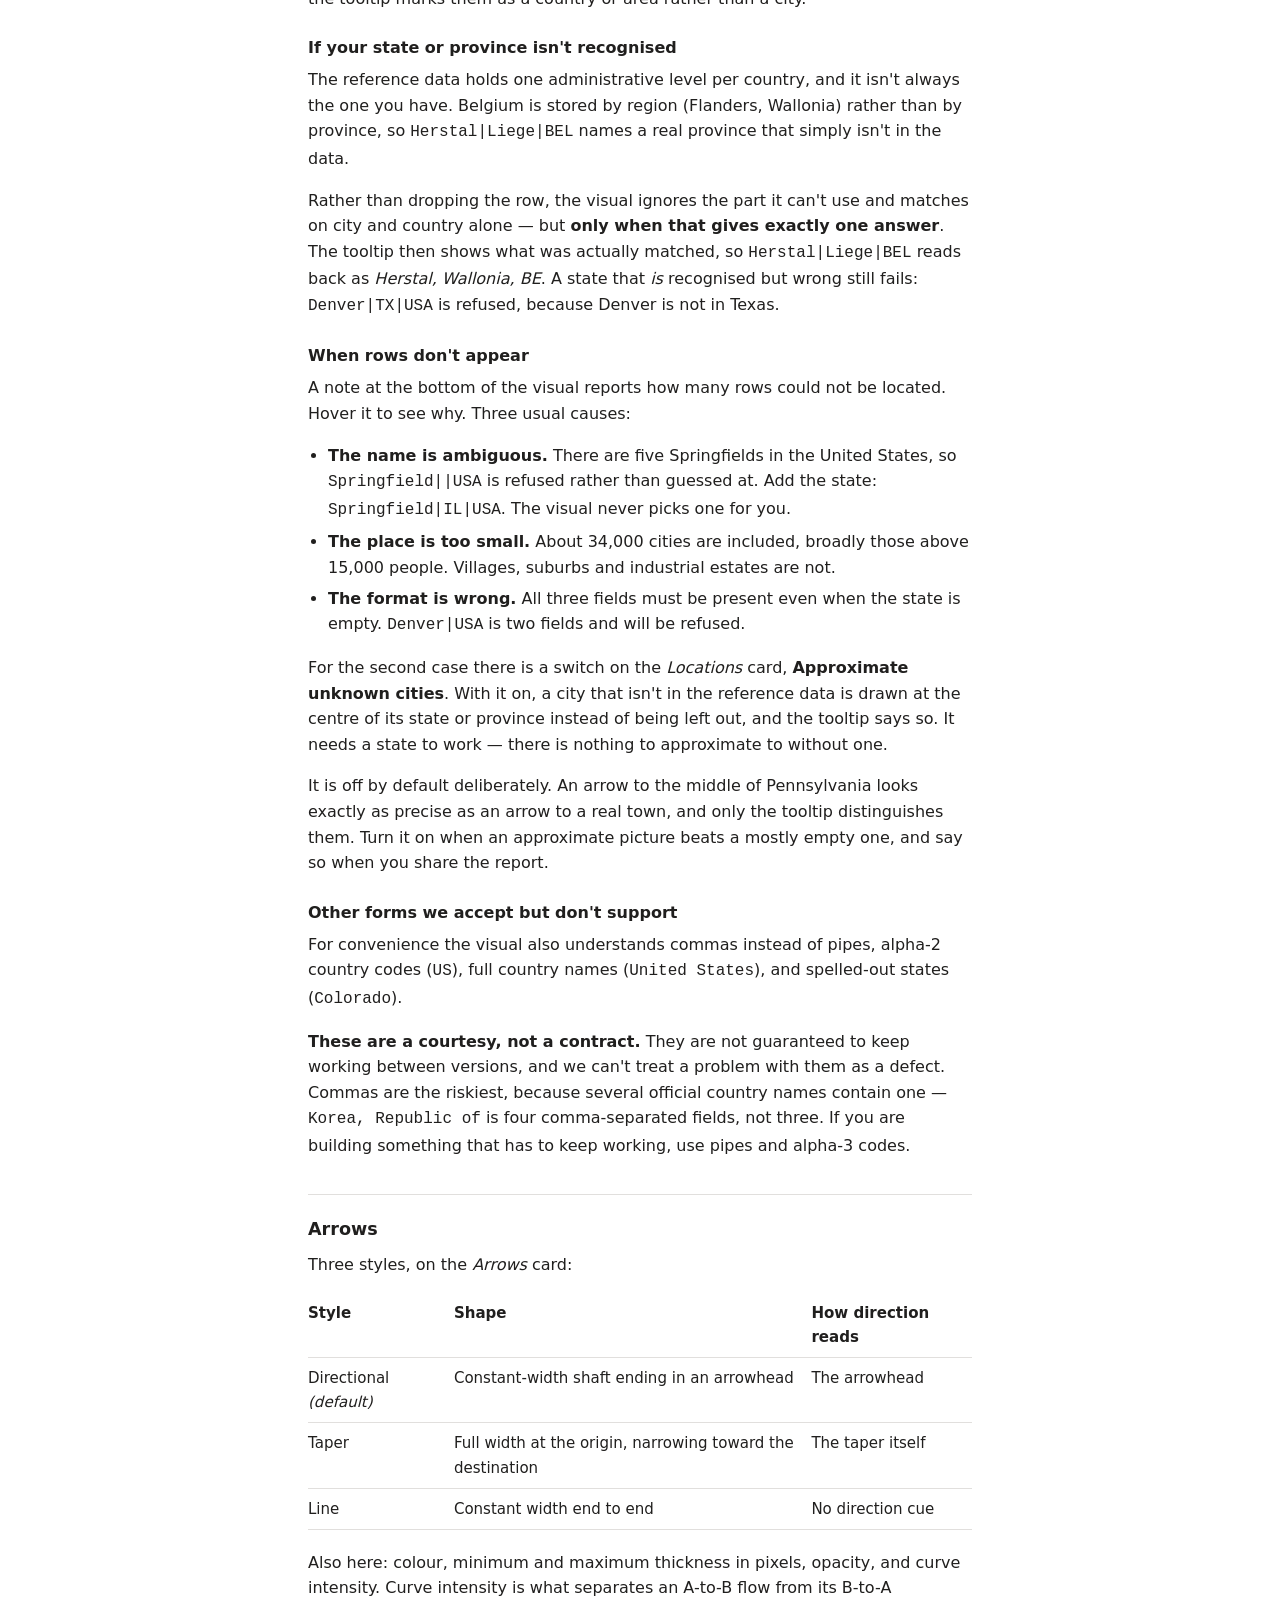
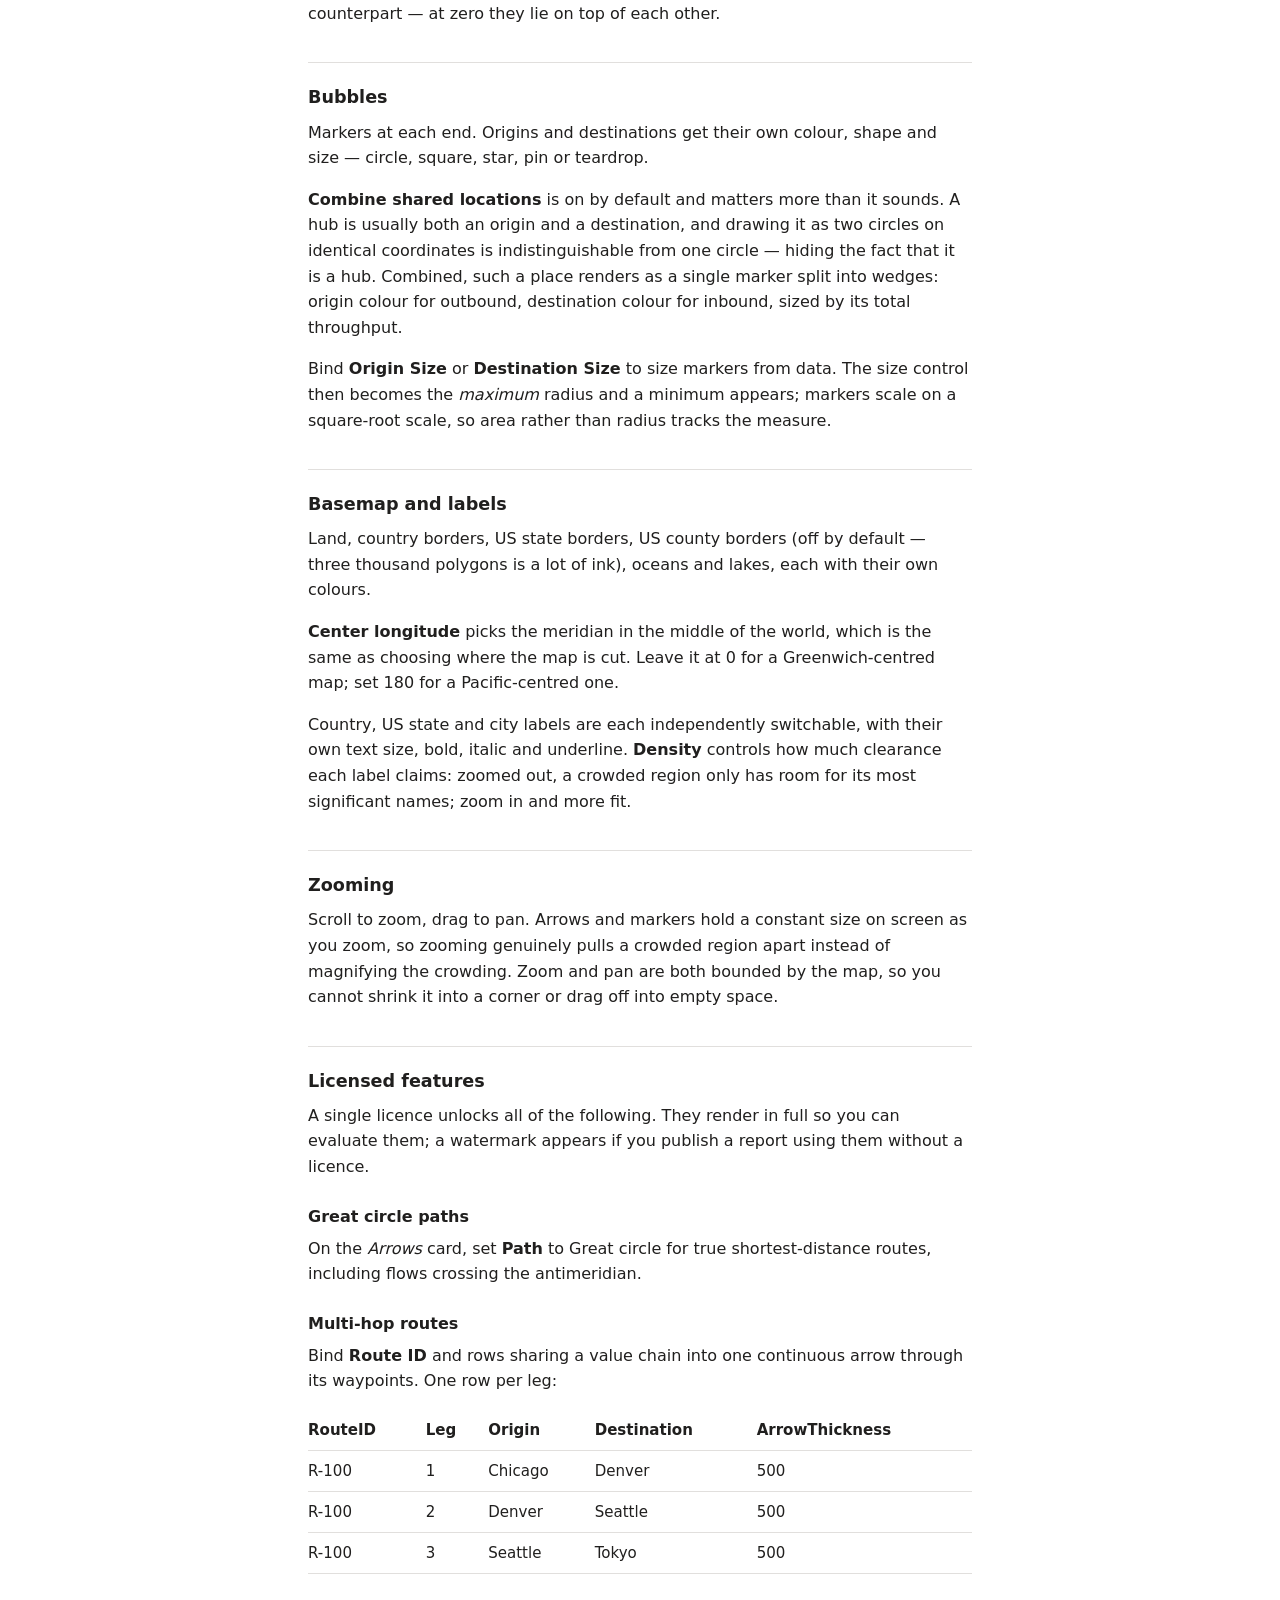
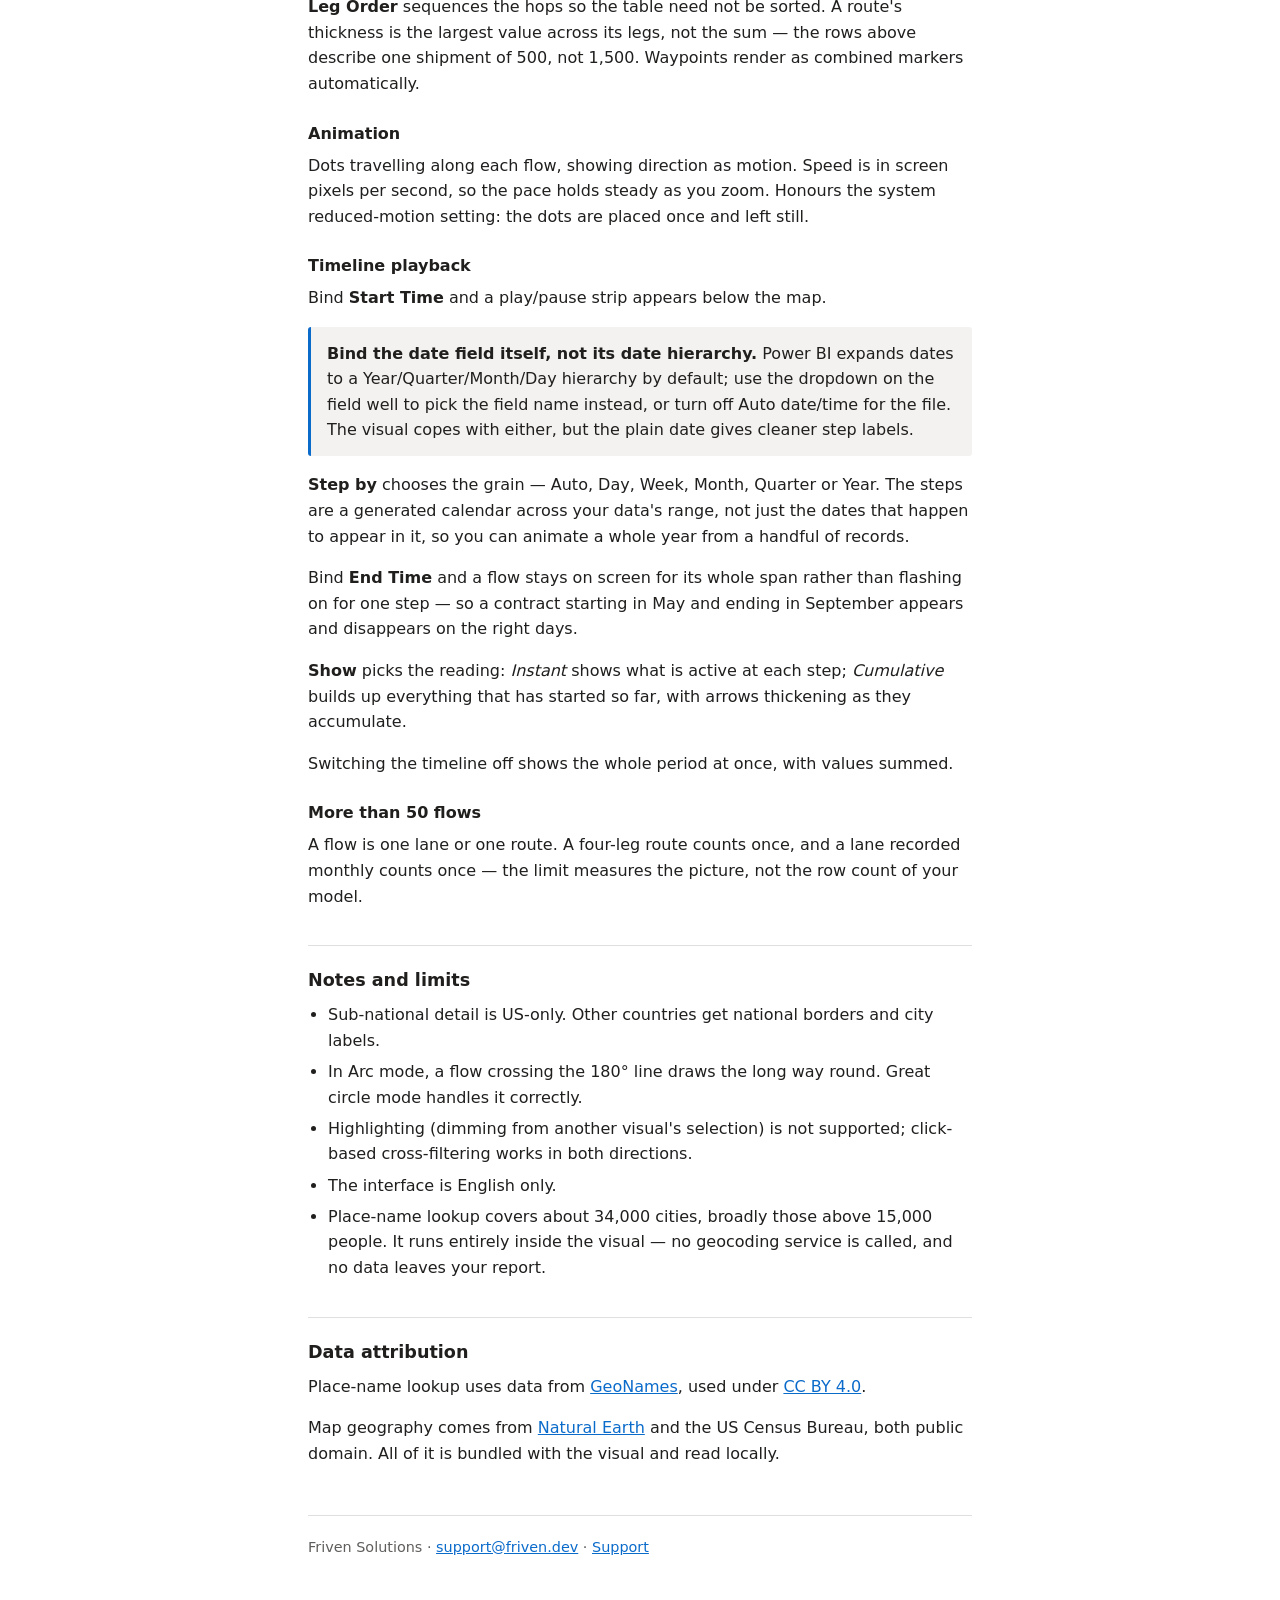
==== commit 54a743e8: "Document country-level flows, unmodelled subdivisions, and approximation Covers the three cases the " ====
--- a/guide.html
+++ b/guide.html
@@ -55,6 +55,25 @@
   location, the coordinates are used. You can mix the two in one dataset — the location column
   fills in only the rows where coordinates are missing.</p>
 
+  <h3>Whole countries and regions</h3>
+  <p>Leave the city empty to draw a flow at country level — useful for trade between nations
+  rather than between sites:</p>
+  <pre><code>||AUS      the whole of Australia
+|NSW|AUS   just New South Wales
+|CO|USA    just Colorado</code></pre>
+  <p>These land on the same spot the map already labels that country or state at, and the
+  tooltip marks them as a country or area rather than a city.</p>
+
+  <h3>If your state or province isn't recognised</h3>
+  <p>The reference data holds one administrative level per country, and it isn't always the one
+  you have. Belgium is stored by region (Flanders, Wallonia) rather than by province, so
+  <code>Herstal|Liege|BEL</code> names a real province that simply isn't in the data.</p>
+  <p>Rather than dropping the row, the visual ignores the part it can't use and matches on city
+  and country alone — but <strong>only when that gives exactly one answer</strong>. The tooltip
+  then shows what was actually matched, so <code>Herstal|Liege|BEL</code> reads back as
+  <em>Herstal, Wallonia, BE</em>. A state that <em>is</em> recognised but wrong still fails:
+  <code>Denver|TX|USA</code> is refused, because Denver is not in Texas.</p>
+
   <h3>When rows don't appear</h3>
   <p>A note at the bottom of the visual reports how many rows could not be located. Hover it to
   see why. Three usual causes:</p>
@@ -67,6 +86,14 @@
     <li><strong>The format is wrong.</strong> All three fields must be present even when the state
       is empty. <code>Denver|USA</code> is two fields and will be refused.</li>
   </ul>
+
+  <p>For the second case there is a switch on the <em>Locations</em> card,
+  <strong>Approximate unknown cities</strong>. With it on, a city that isn't in the reference
+  data is drawn at the centre of its state or province instead of being left out, and the
+  tooltip says so. It needs a state to work — there is nothing to approximate to without one.</p>
+  <p>It is off by default deliberately. An arrow to the middle of Pennsylvania looks exactly as
+  precise as an arrow to a real town, and only the tooltip distinguishes them. Turn it on when
+  an approximate picture beats a mostly empty one, and say so when you share the report.</p>
 
   <h3>Other forms we accept but don't support</h3>
   <p>For convenience the visual also understands commas instead of pipes, alpha-2 country codes
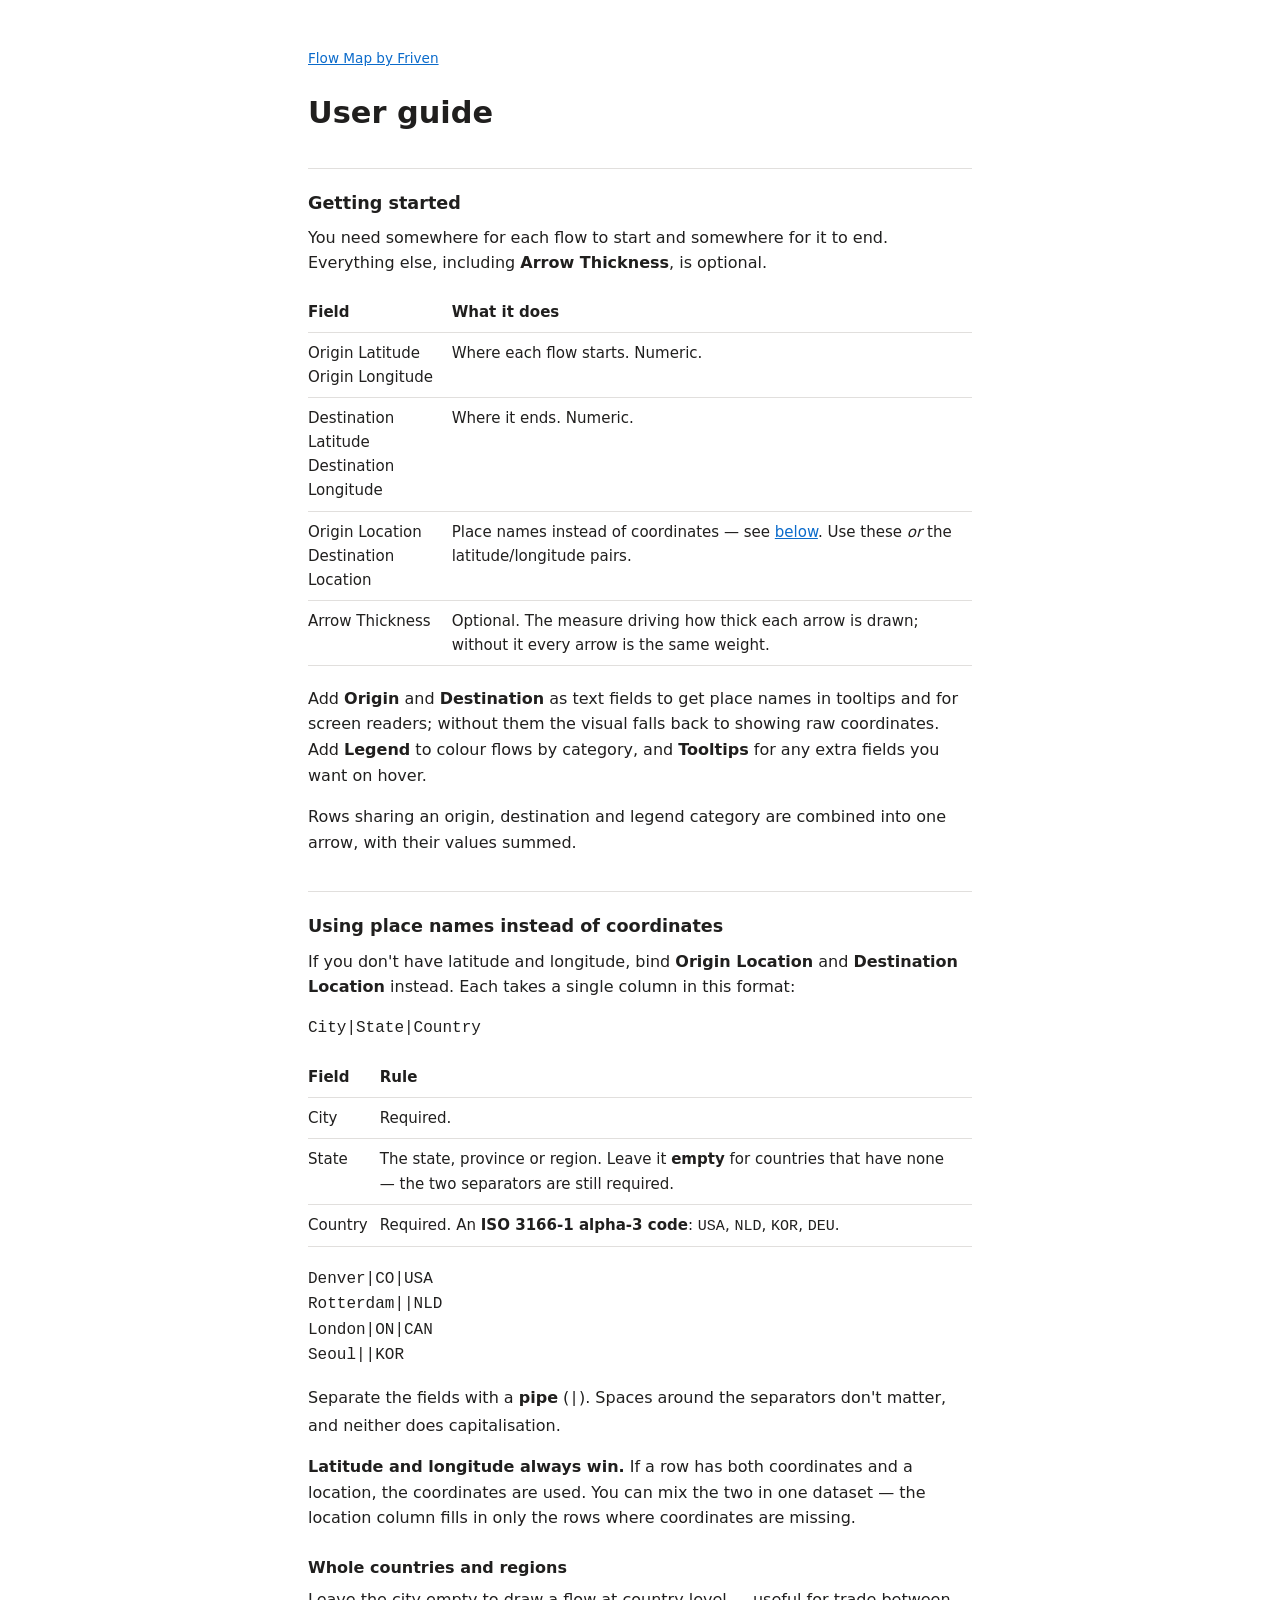
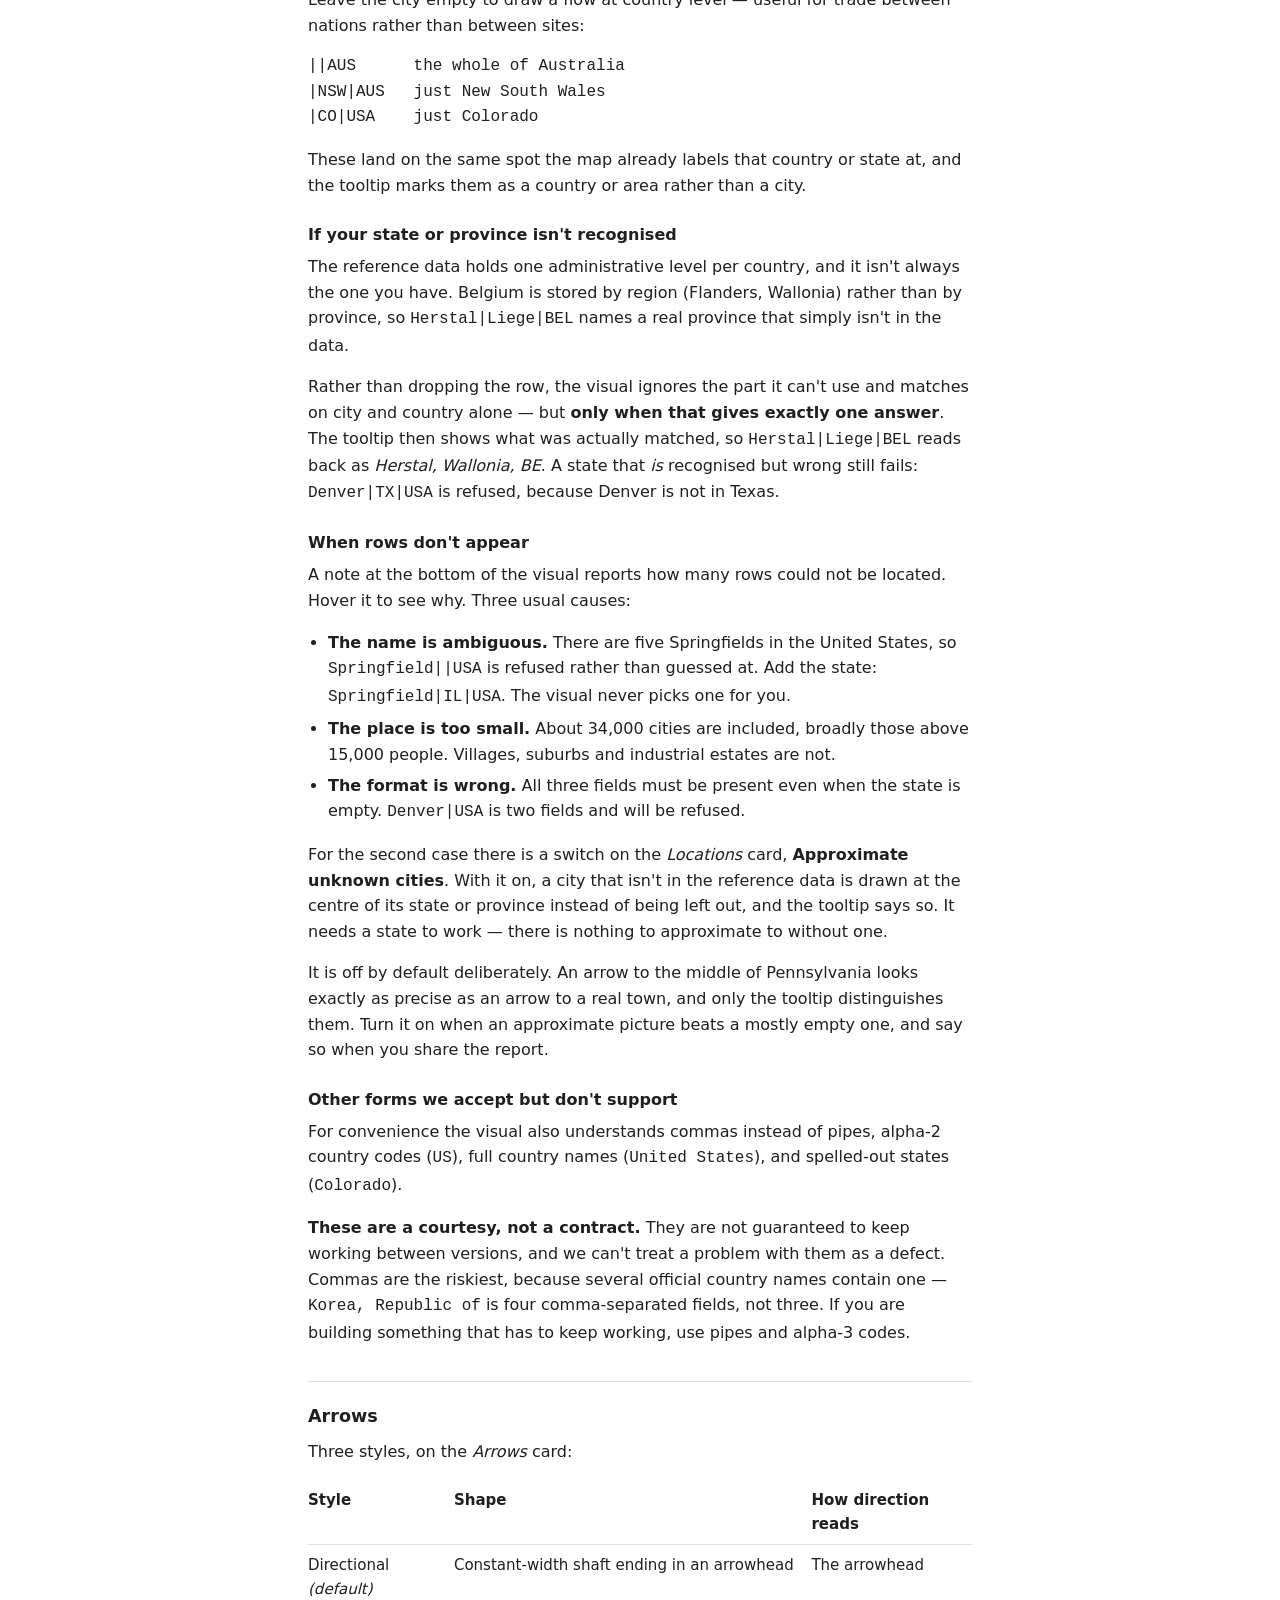
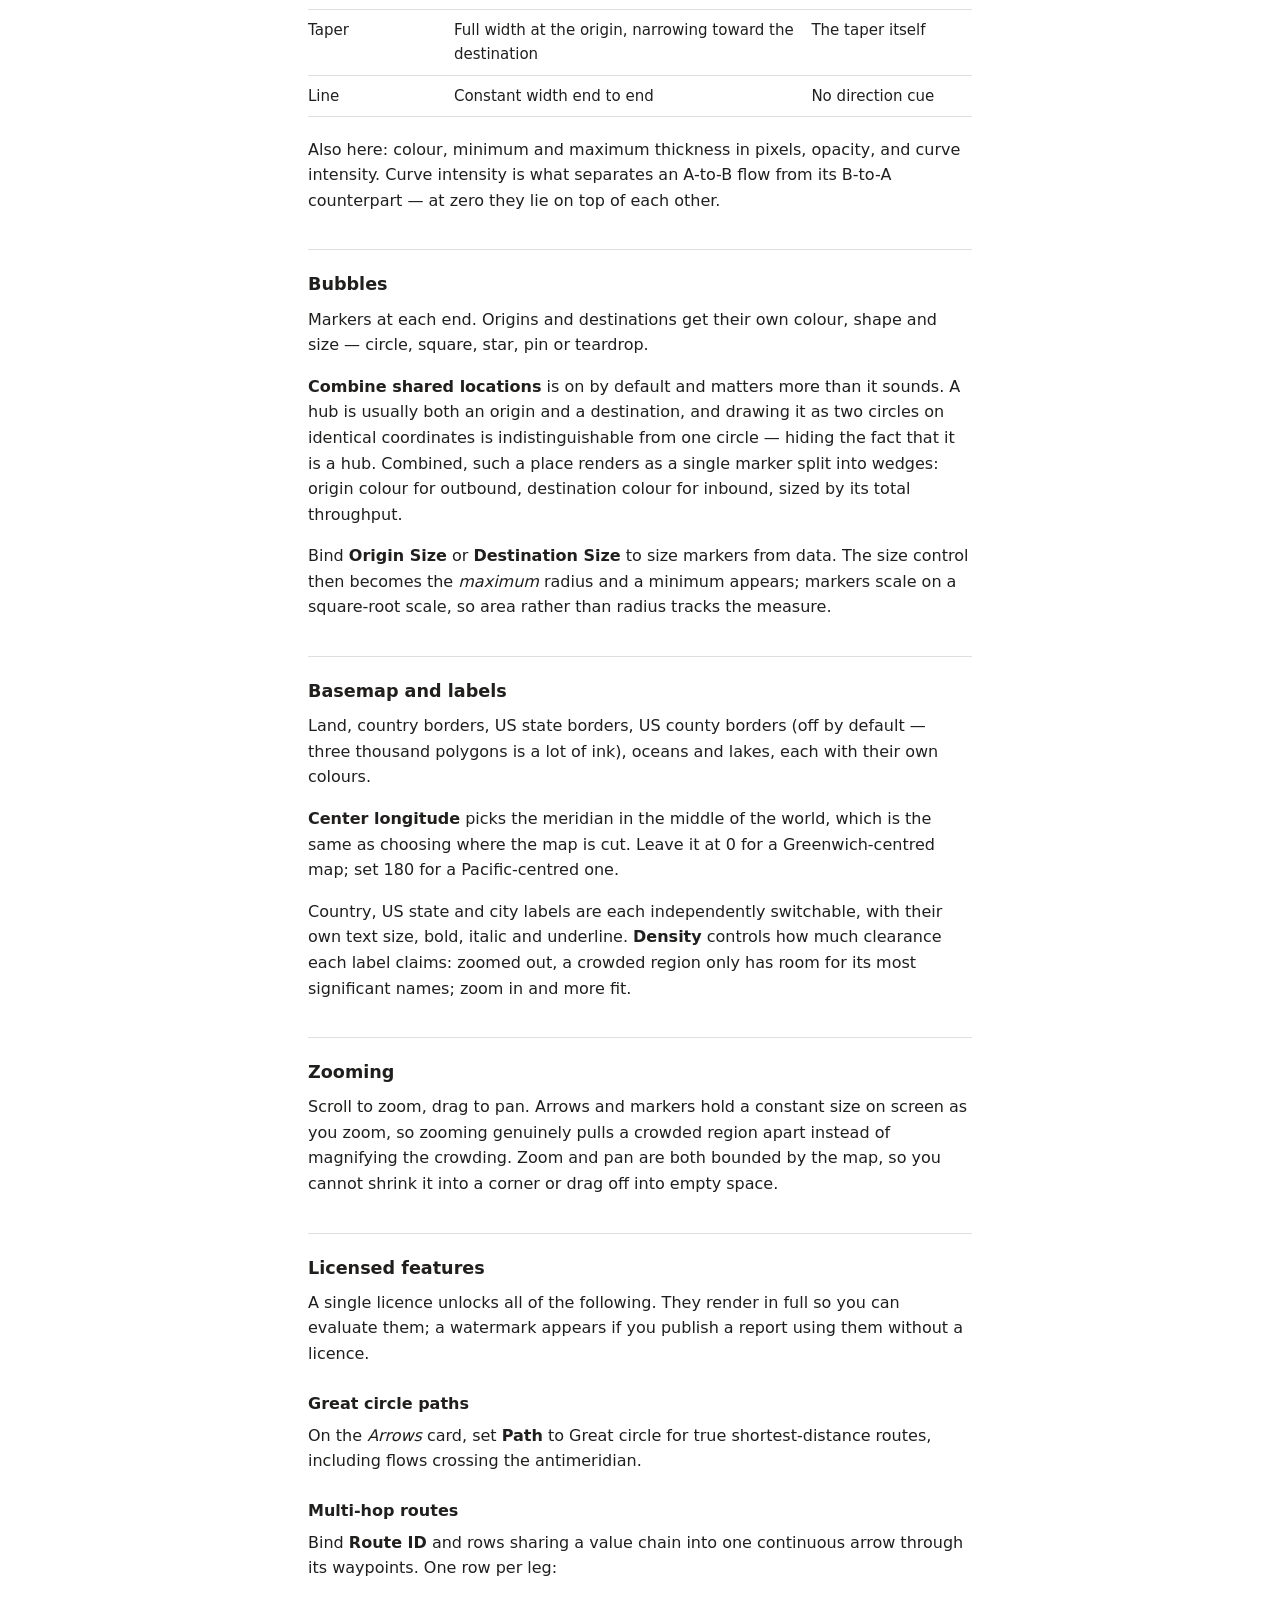
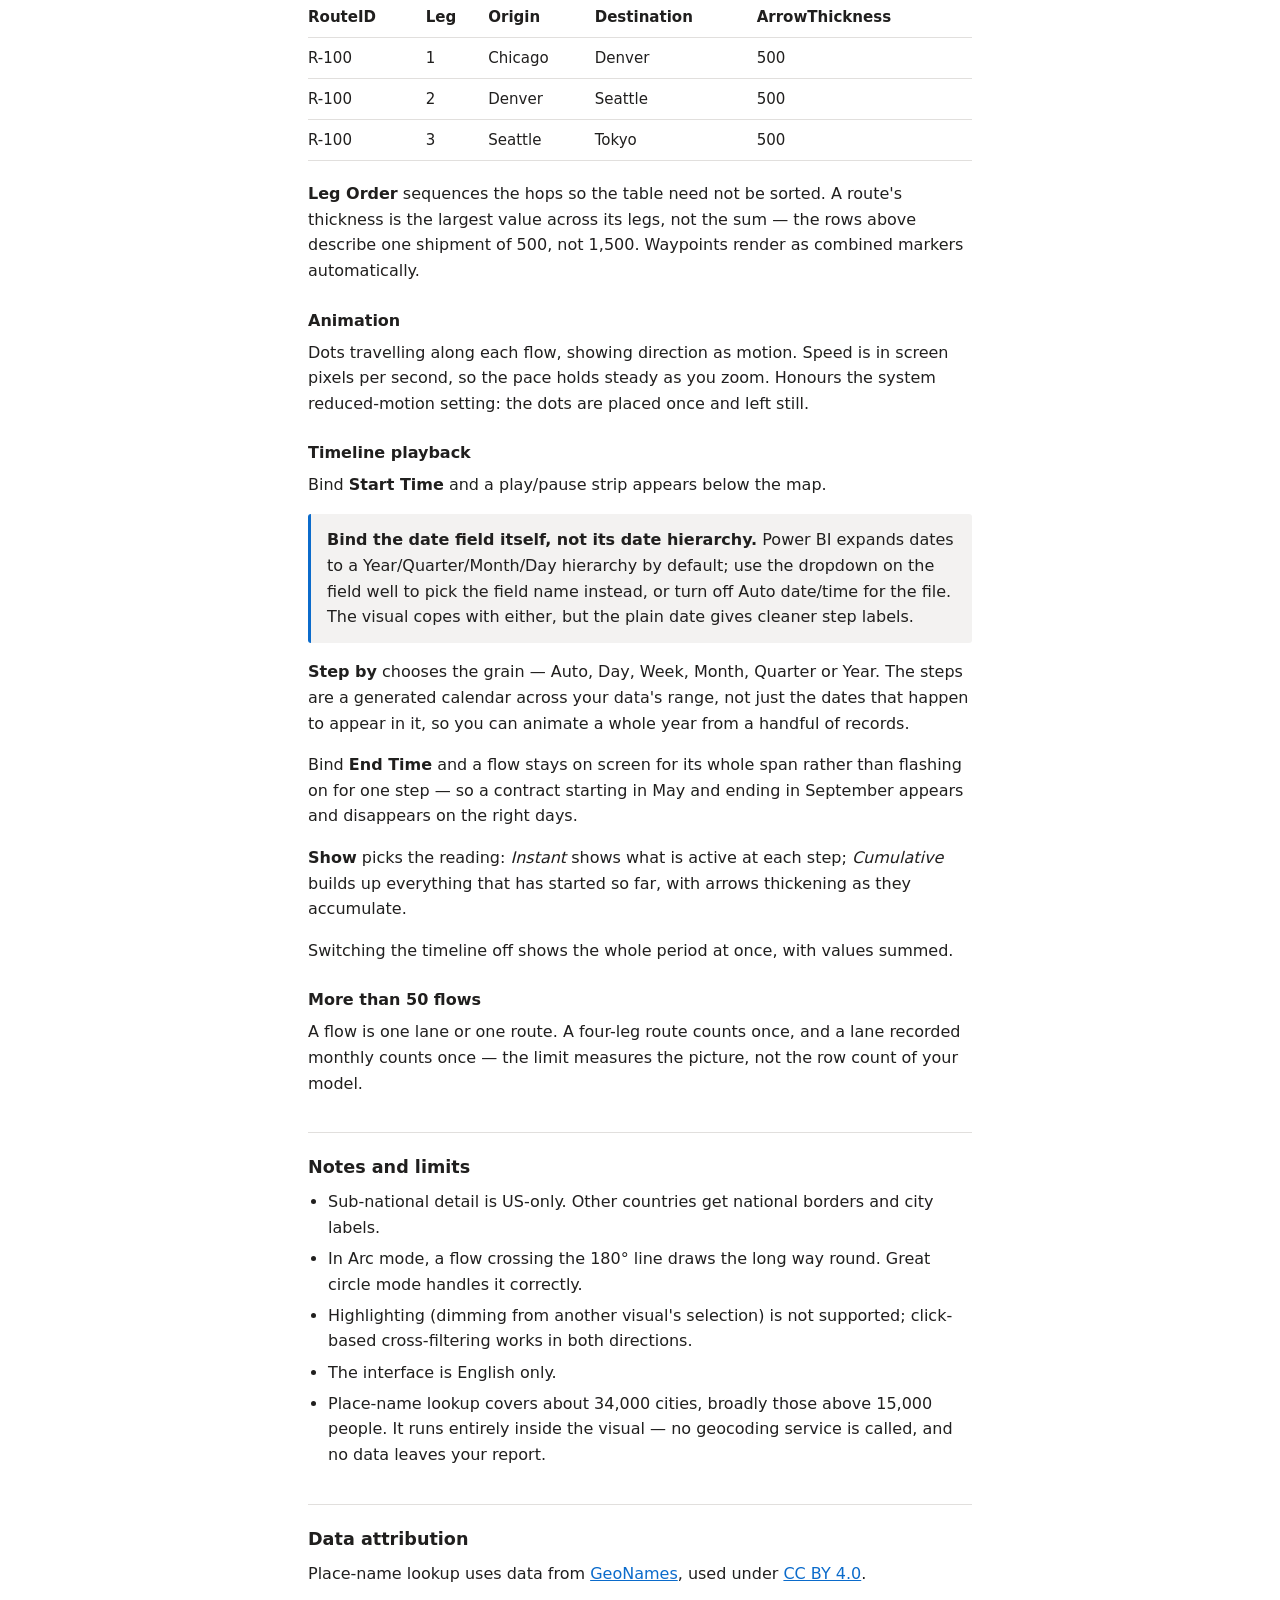
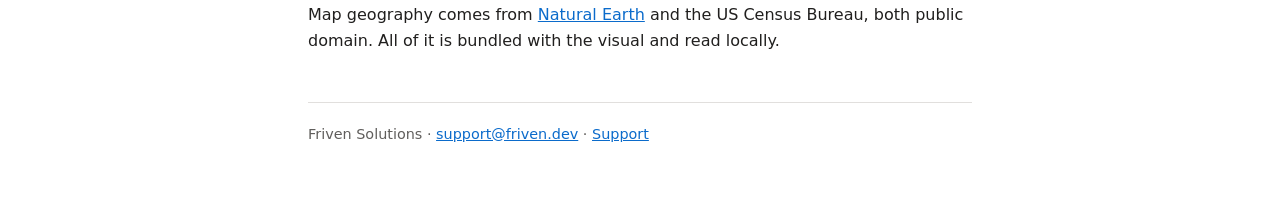
==== commit 15cf12fd: "Correct: Arrow Thickness is optional, and list the location fields up front The guide said five fiel" ====
--- a/guide.html
+++ b/guide.html
@@ -12,12 +12,16 @@
   <h1>User guide</h1>
 
   <h2>Getting started</h2>
-  <p>Five fields are required. Everything else is optional.</p>
+  <p>You need somewhere for each flow to start and somewhere for it to end. Everything else,
+  including <strong>Arrow Thickness</strong>, is optional.</p>
   <table>
     <tr><th>Field</th><th>What it does</th></tr>
     <tr><td>Origin Latitude<br>Origin Longitude</td><td>Where each flow starts. Numeric.</td></tr>
     <tr><td>Destination Latitude<br>Destination Longitude</td><td>Where it ends. Numeric.</td></tr>
-    <tr><td>Arrow Thickness</td><td>The measure driving how thick each arrow is drawn.</td></tr>
+    <tr><td>Origin Location<br>Destination Location</td><td>Place names instead of coordinates —
+      see <a href="#locations">below</a>. Use these <em>or</em> the latitude/longitude pairs.</td></tr>
+    <tr><td>Arrow Thickness</td><td>Optional. The measure driving how thick each arrow is drawn;
+      without it every arrow is the same weight.</td></tr>
   </table>
 
   <p>Add <strong>Origin</strong> and <strong>Destination</strong> as text fields to get place names
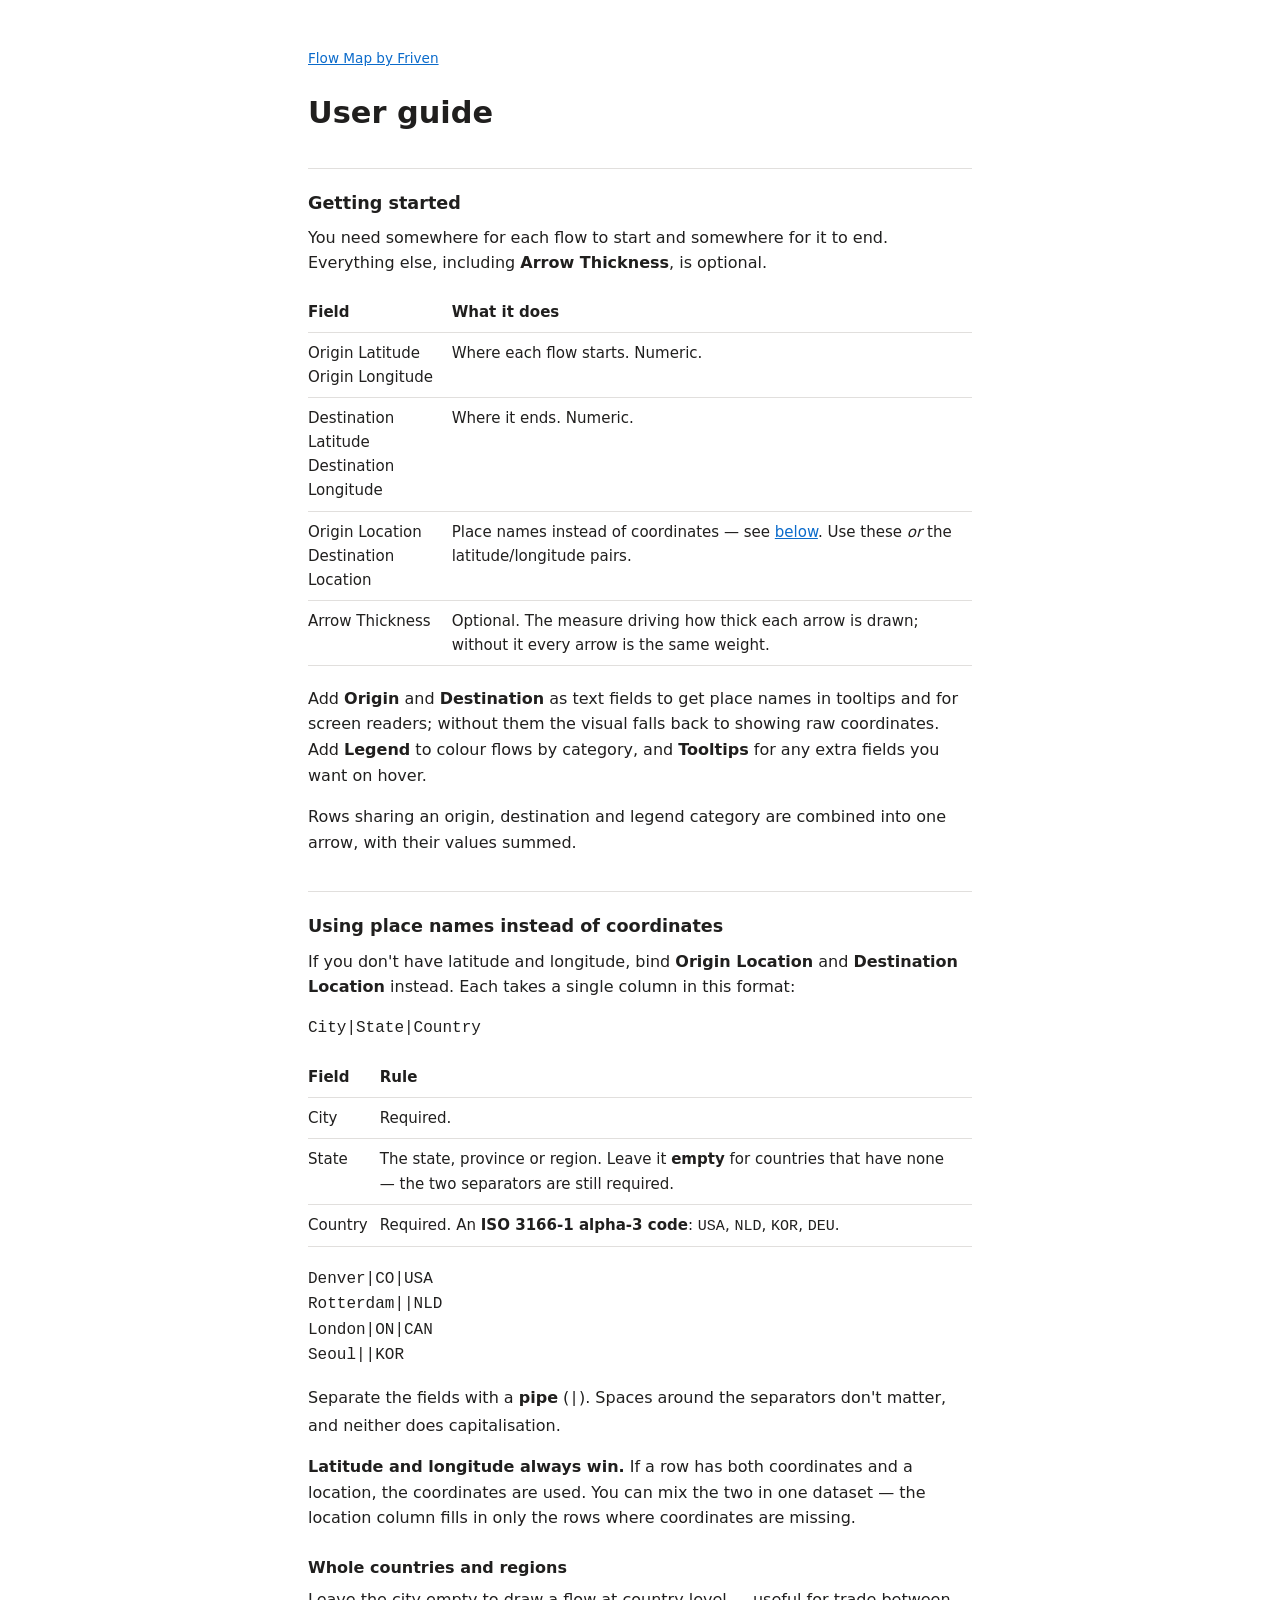
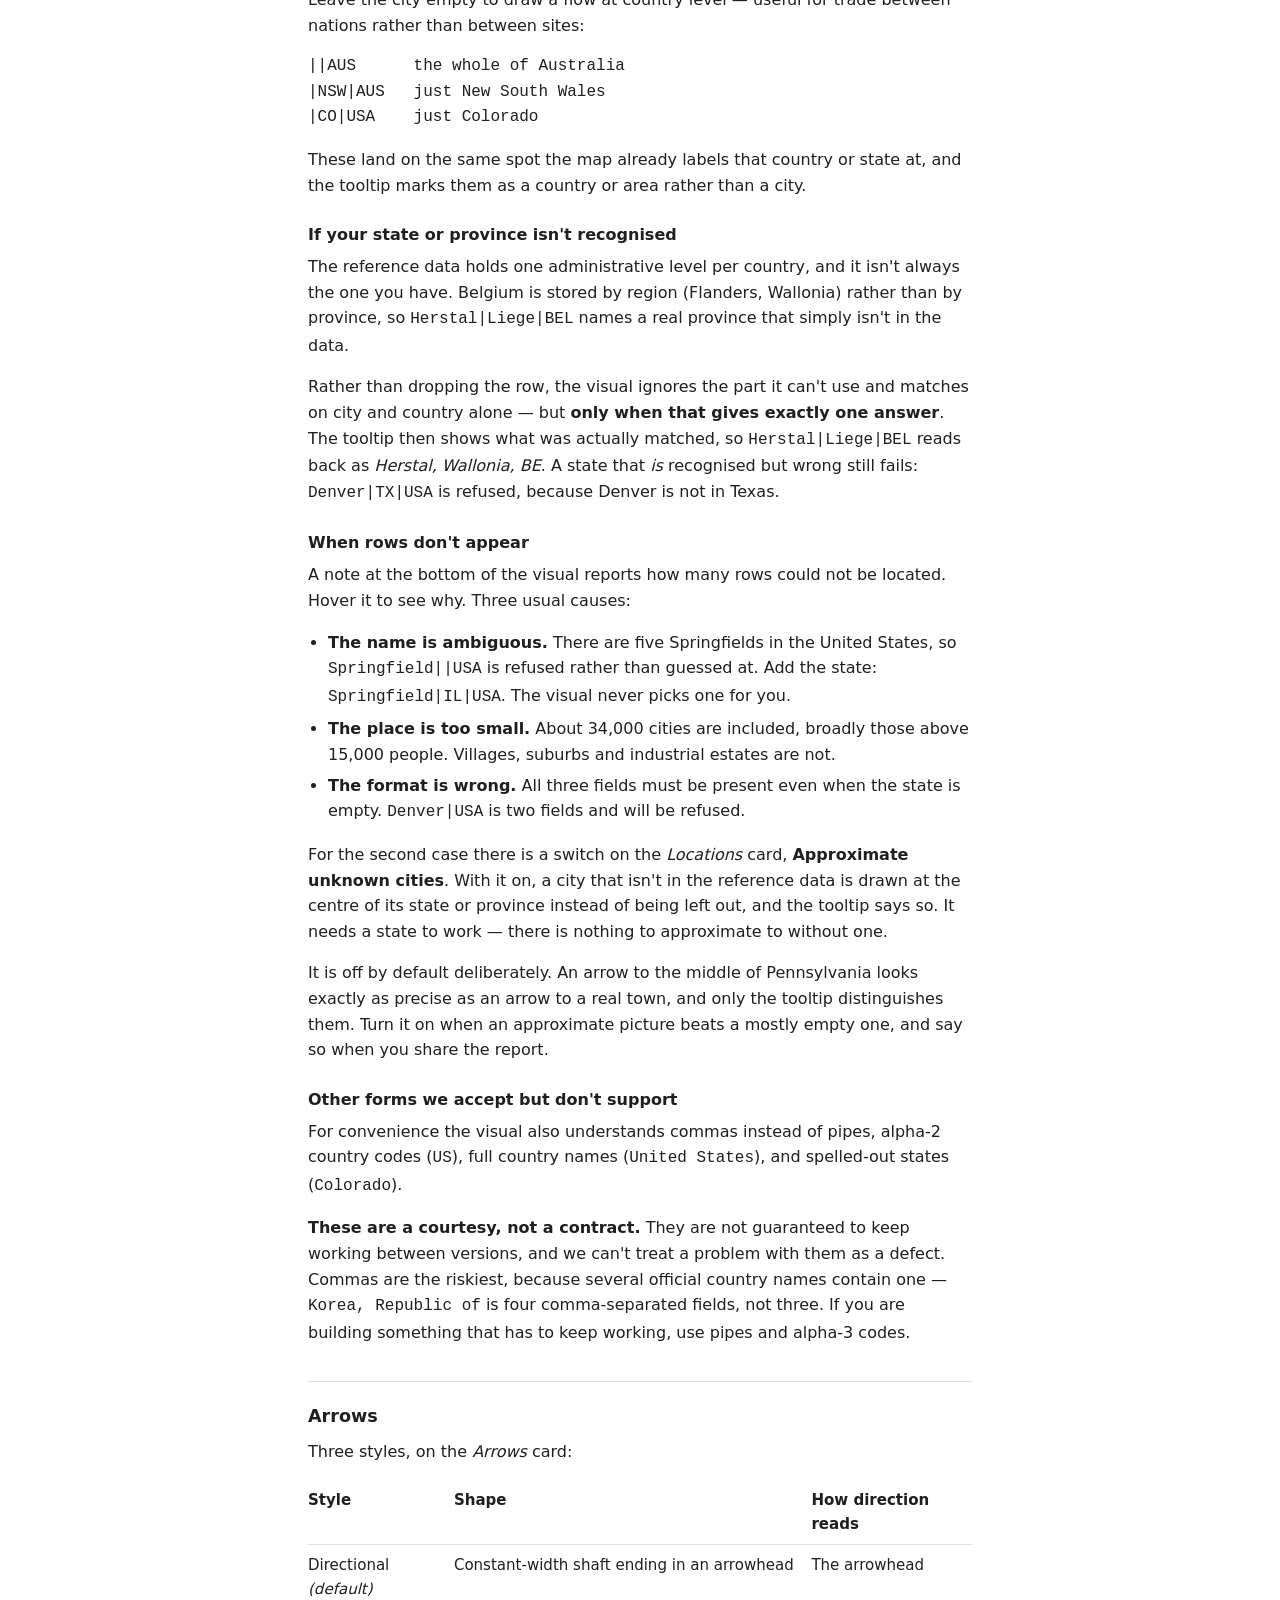
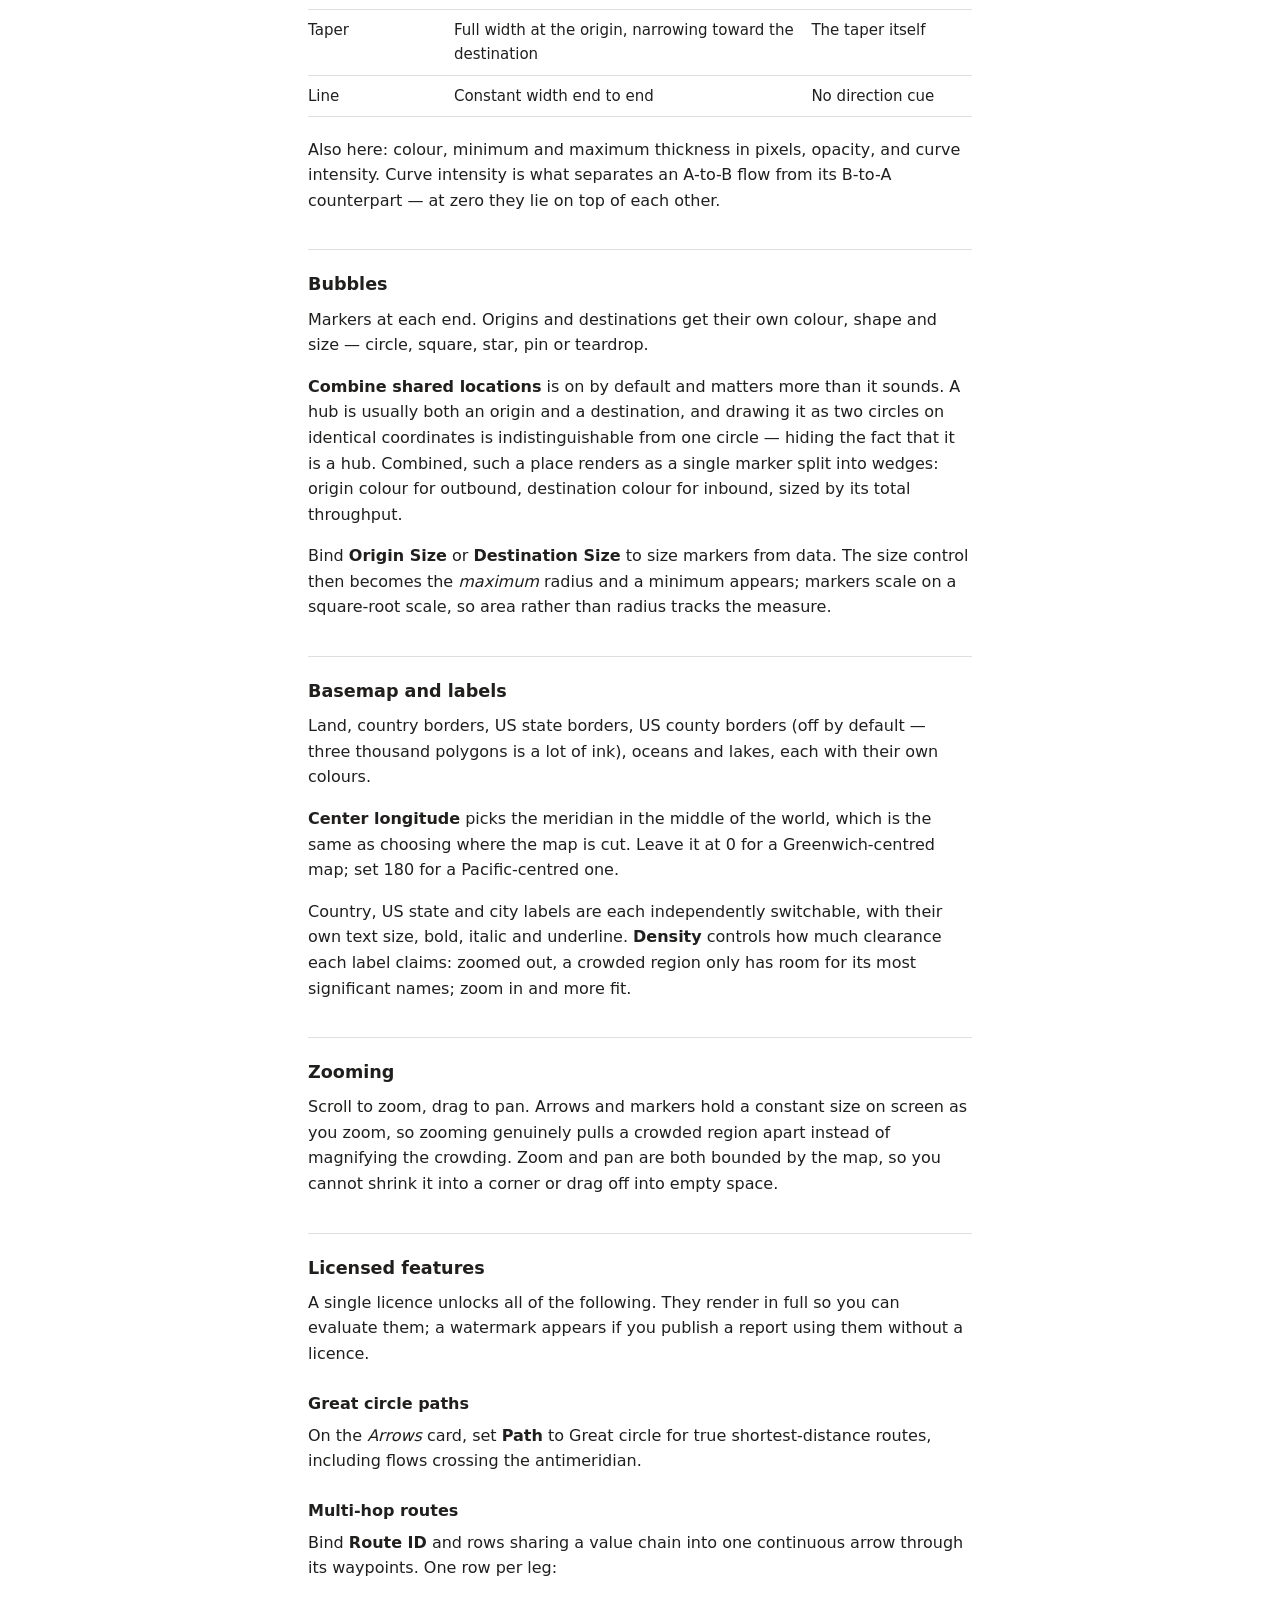
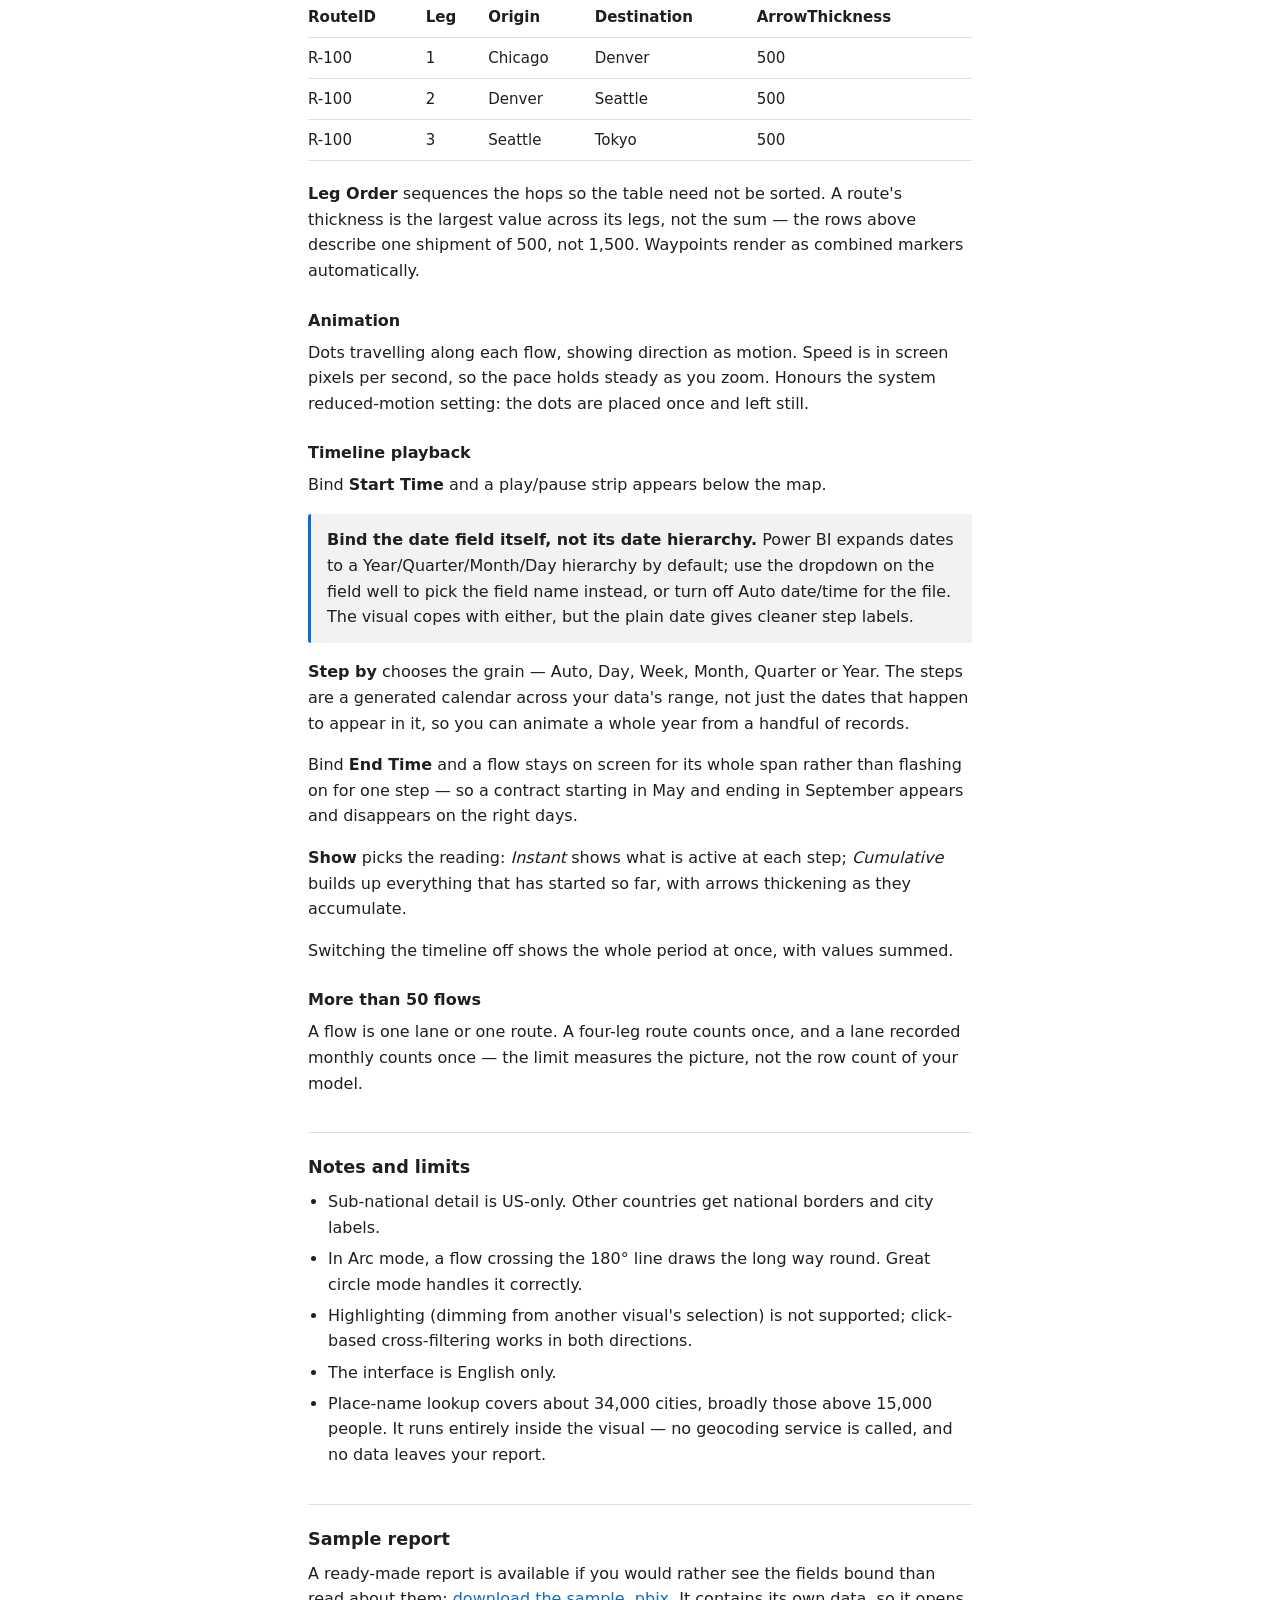
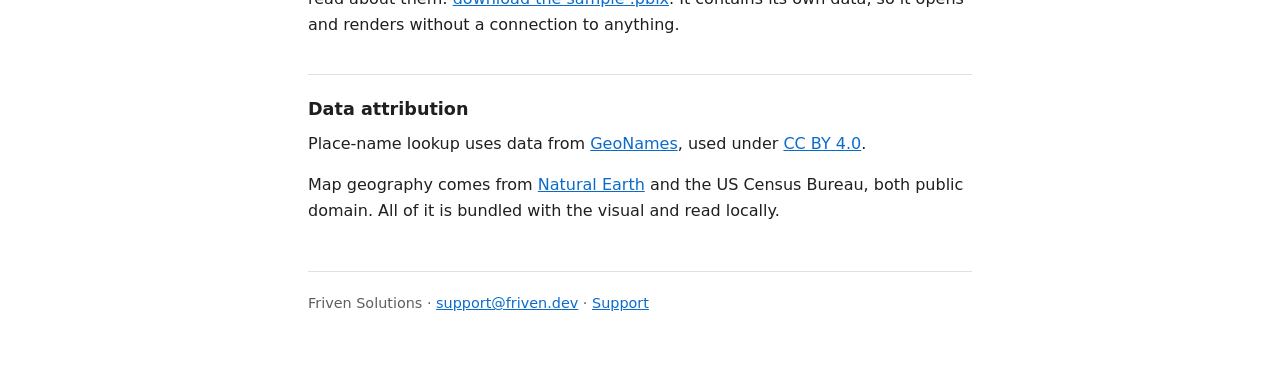
==== commit cd0b4a09: "Conform screenshots to 1280x720, and make room for the sample report Partner Center requires exactly" ====
--- a/guide.html
+++ b/guide.html
@@ -208,7 +208,12 @@
       report.</li>
   </ul>
 
-  <h2>Data attribution</h2>
+  <h2>Sample report</h2>
+  <p>A ready-made report is available if you would rather see the fields bound than read about
+  them: <a href="sample/flow-map-sample.pbix">download the sample .pbix</a>. It contains its own
+  data, so it opens and renders without a connection to anything.</p>
+
+  <h2 id="attribution">Data attribution</h2>
   <p>Place-name lookup uses data from <a href="https://www.geonames.org/">GeoNames</a>, used under
   <a href="https://creativecommons.org/licenses/by/4.0/">CC BY 4.0</a>.</p>
   <p>Map geography comes from <a href="https://www.naturalearthdata.com/">Natural Earth</a> and the
